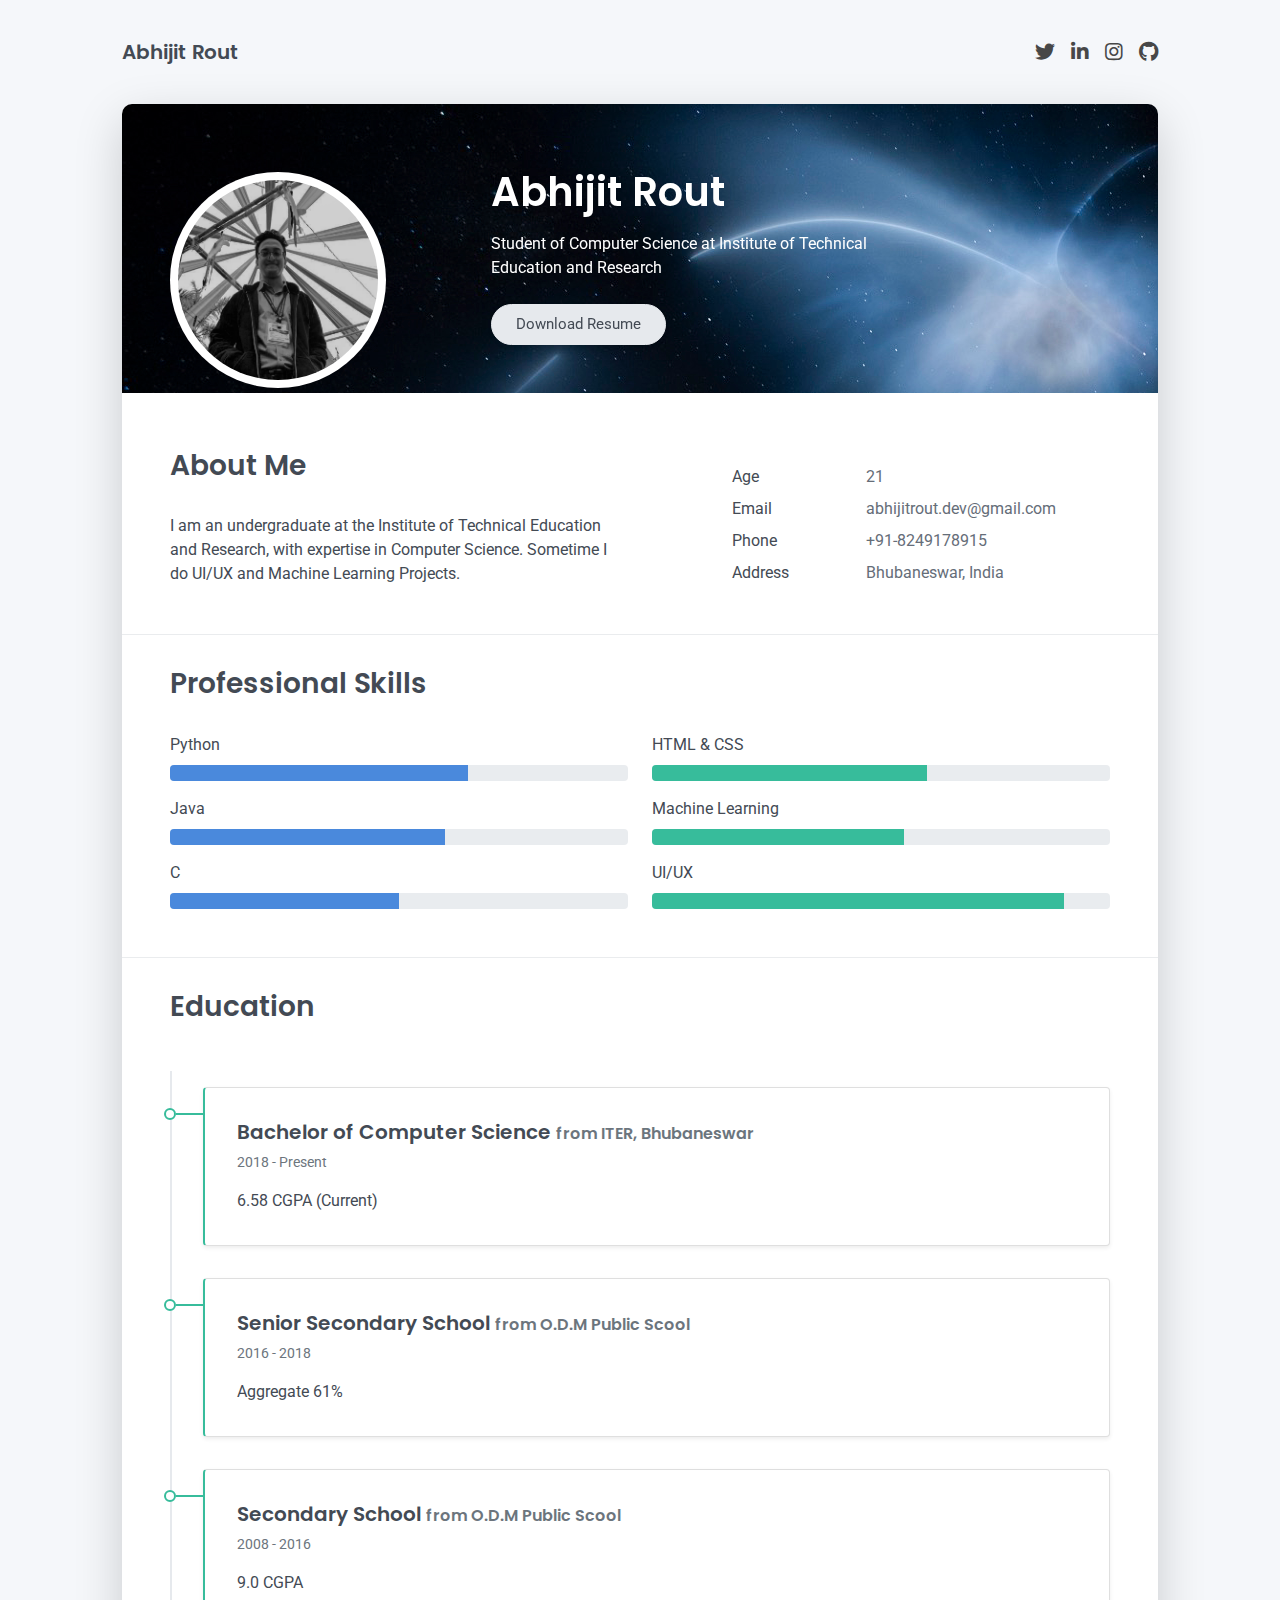
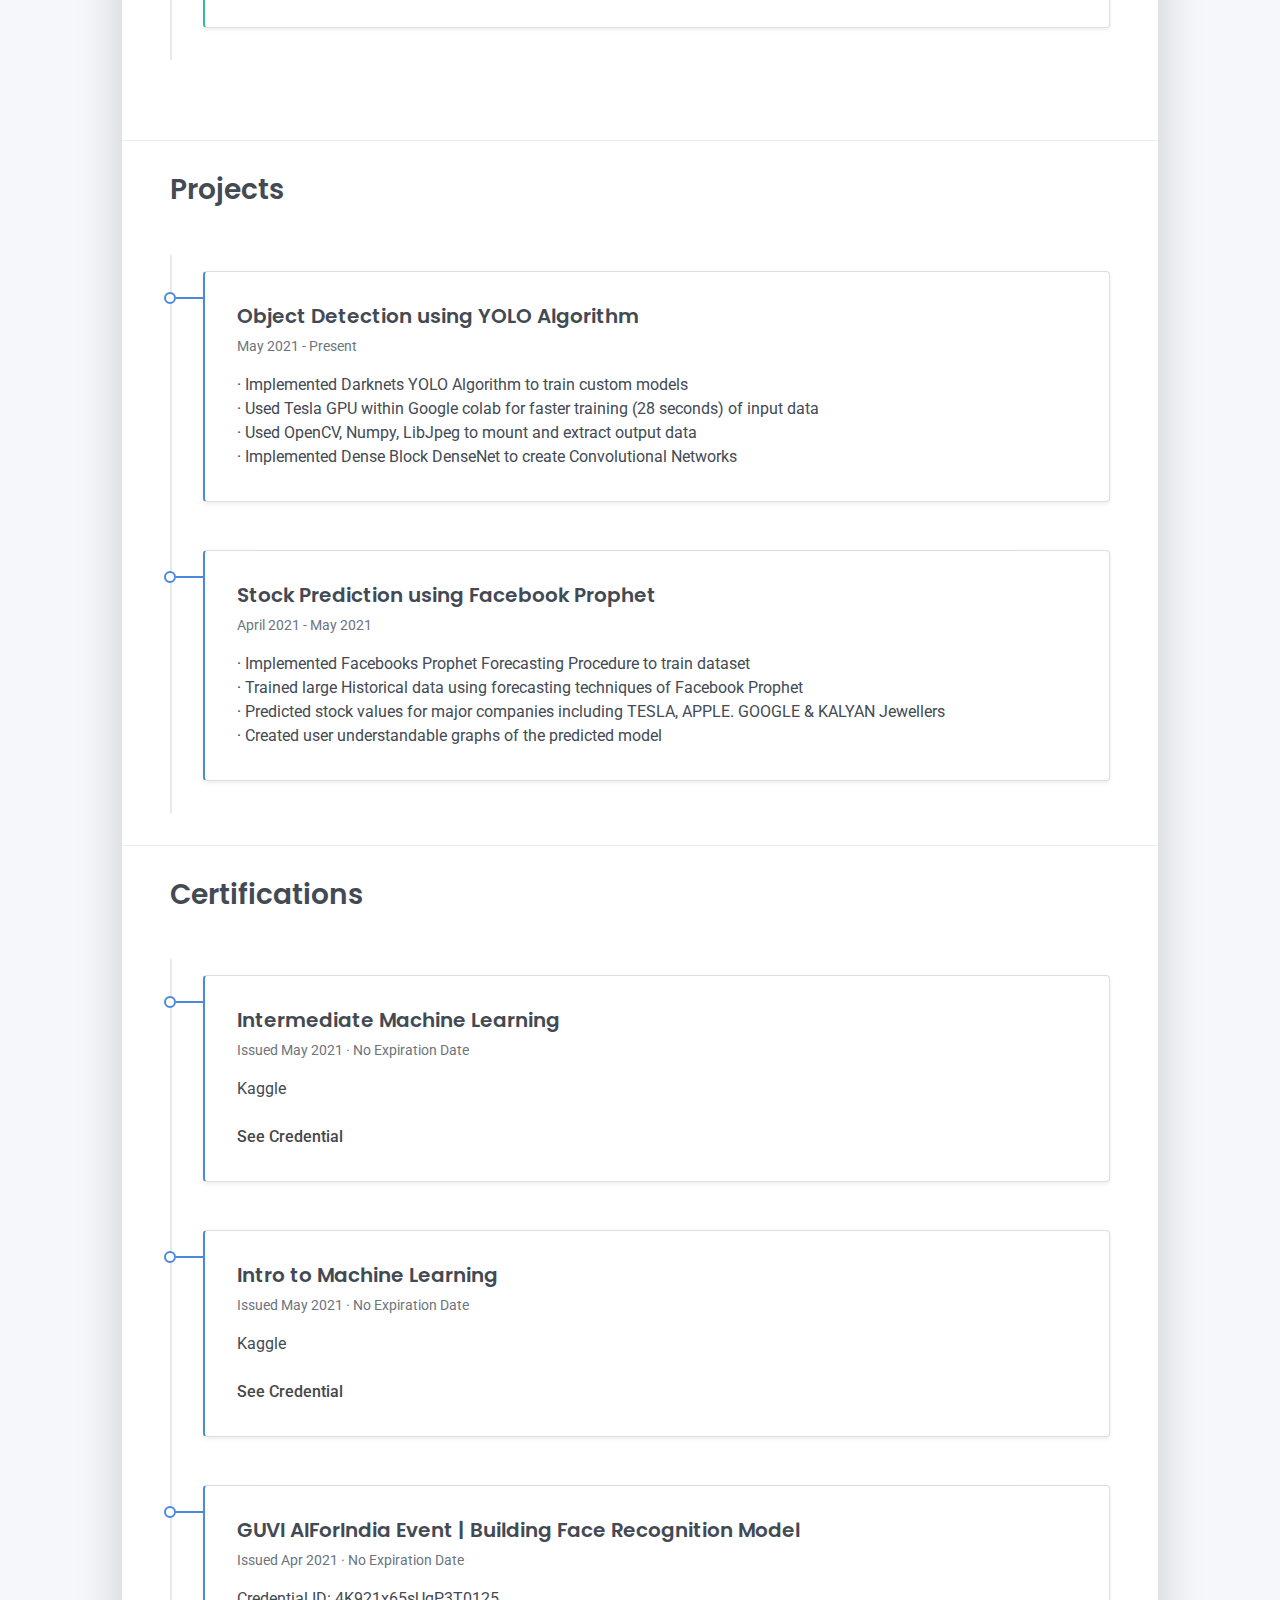
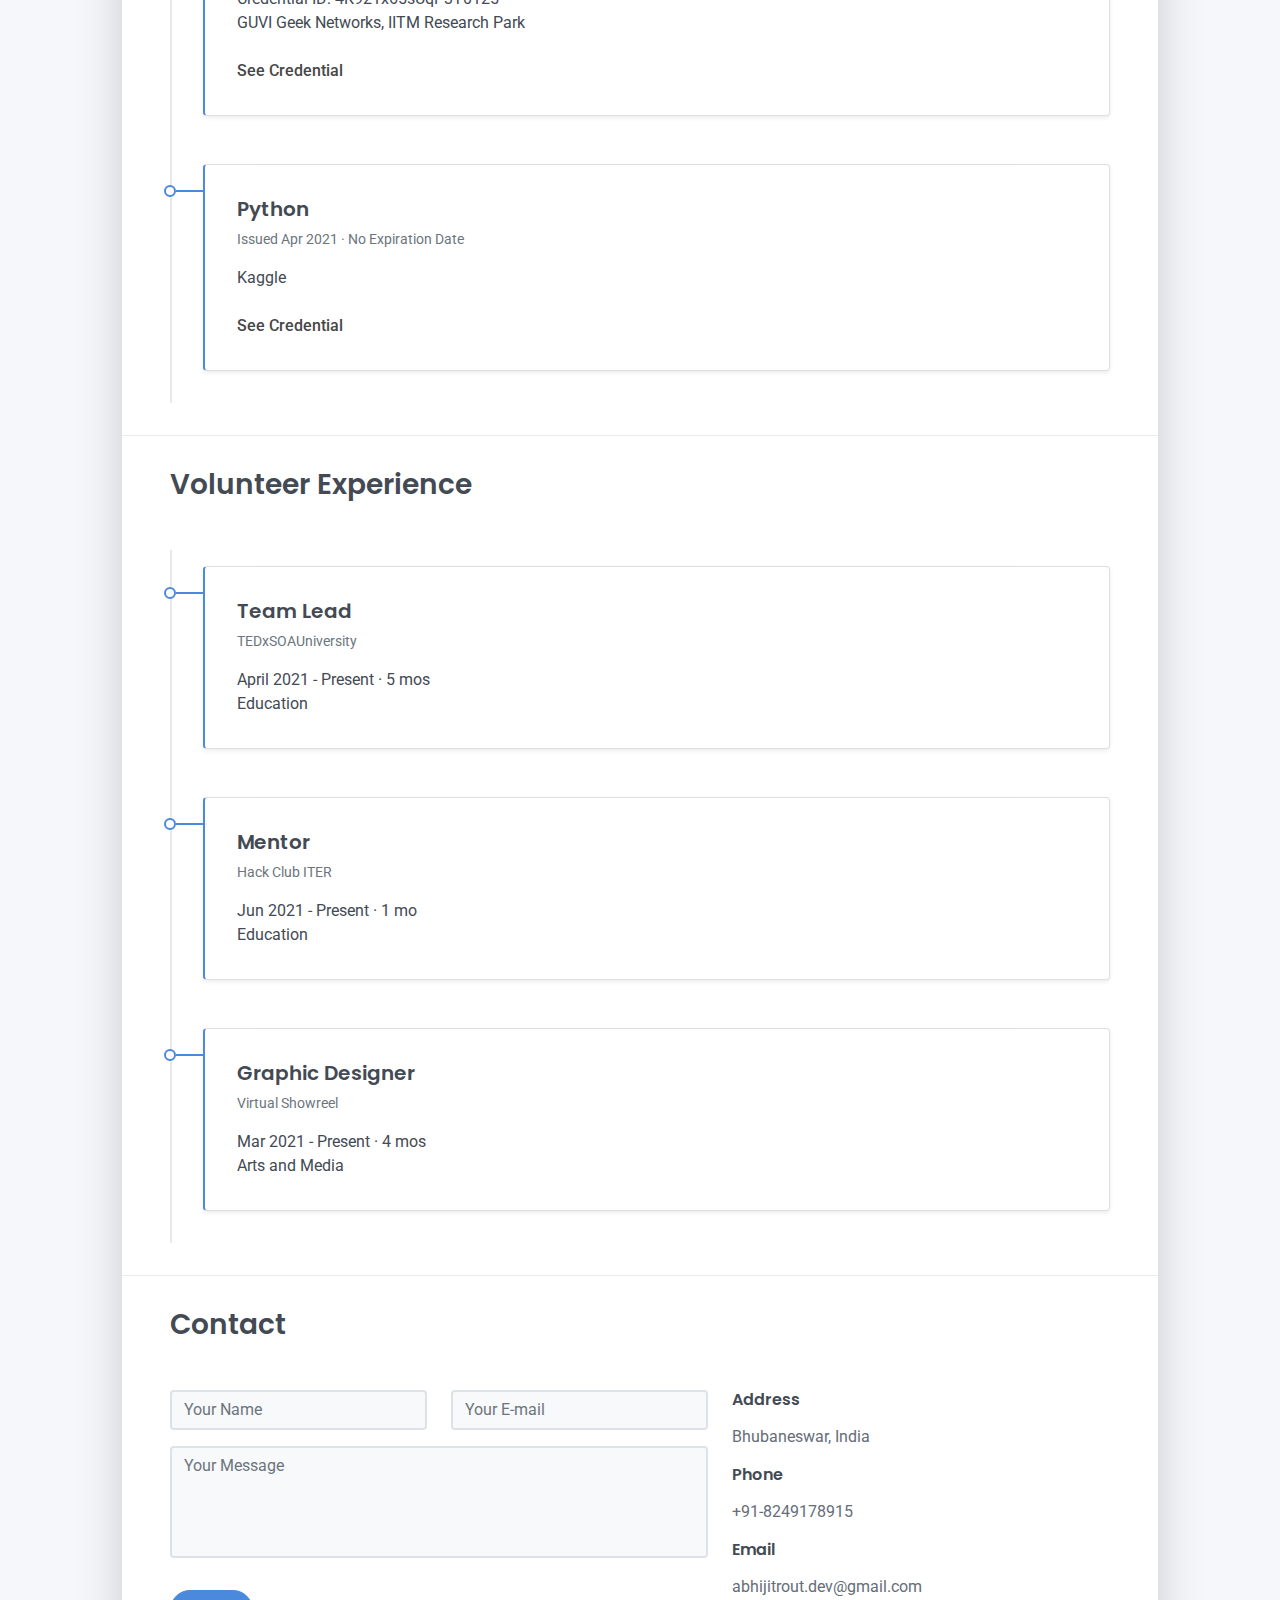
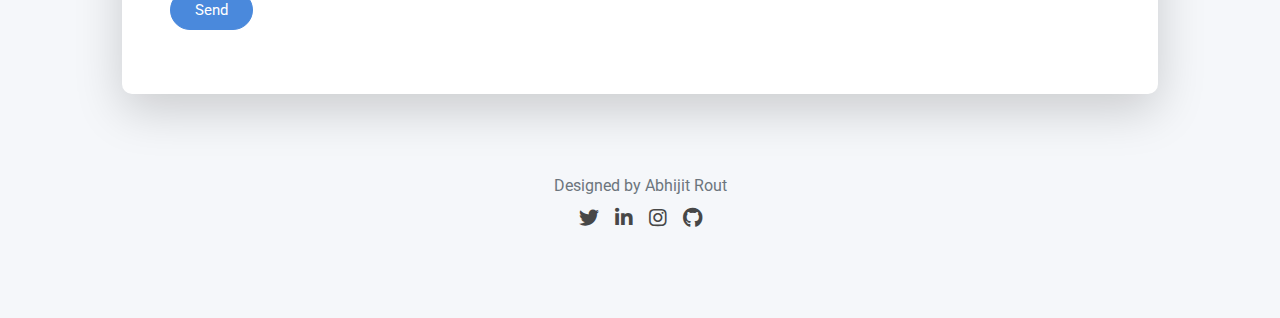
==== index.html @ 35df762b "Initial commit" ====
<!DOCTYPE html>
<html lang="en-US">
  <head>
    <meta charset="UTF-8">
    <meta http-equiv="X-UA-Compatible" content="IE=edge">
    <meta name="viewport" content="width=device-width, initial-scale=1">
    <title>Abhijit Rout</title>
    <link rel="preconnect" href="https://fonts.gstatic.com" crossorigin="crossorigin"/>
    <link rel="preload" as="style" href="https://fonts.googleapis.com/css2?family=Poppins:wght@600&amp;family=Roboto:wght@300;400;500;700&amp;display=swap"/>
    <link rel="stylesheet" href="https://fonts.googleapis.com/css2?family=Poppins:wght@600&amp;family=Roboto:wght@300;400;500;700&amp;display=swap" media="print" onload="this.media='all'"/>
    <noscript>
      <link rel="stylesheet" href="https://fonts.googleapis.com/css2?family=Poppins:wght@600&amp;family=Roboto:wght@300;400;500;700&amp;display=swap"/>
    </noscript>
    <link href="css/font-awesome/css/all.min.css?ver=1.2.0" rel="stylesheet">
    <link href="css/bootstrap.min.css?ver=1.2.0" rel="stylesheet">
    <link href="css/aos.css?ver=1.2.0" rel="stylesheet">
    <link href="css/main.css?ver=1.2.0" rel="stylesheet">
    <noscript>
      <style type="text/css">
        [data-aos] {
            opacity: 1 !important;
            transform: translate(0) scale(1) !important;
        }
      </style>
    </noscript>
  </head>
  <body id="top">
    <header class="d-print-none">
      <div class="container text-center text-lg-left">
        <div class="py-3 clearfix">
          <h1 class="site-title mb-0">Abhijit Rout</h1>
          <div class="site-nav">
            <nav role="navigation">
              <ul class="nav justify-content-center">
                <li class="nav-item"><a class="nav-link" href="https://twitter.com/oyeabhijit" title="Twitter" target="blank"><i class="fab fa-twitter"></i><span class="menu-title sr-only">Twitter</span></a>
                </li>
                <li class="nav-item"><a class="nav-link" href="https://www.linkedin.com/in/oyeabhijit" title="Facebook" target="blank"><i class="fab fa-linkedin-in"></i><span class="menu-title sr-only">Facebook</span></a>
                </li>
                <li class="nav-item"><a class="nav-link" href="https://www.instagram.com/abhijitrout.dev" title="Instagram" target="blank"><i class="fab fa-instagram"></i><span class="menu-title sr-only">Instagram</span></a>
                </li>
                <li class="nav-item"><a class="nav-link" href="https://github.com/oyeabhijit" title="Instagram" target="blank"><i class="fab fa-github"></i><span class="menu-title sr-only">GitHub</span></a>
                </li>
              </ul>
            </nav>
          </div>
        </div>
      </div>
    </header>
    <div class="page-content">
      <div class="container">
<div class="cover shadow-lg bg-white">
  <div class="cover-bg p-3 p-lg-4 text-white">
    <div class="row">
      <div class="col-lg-4 col-md-5">
        <div class="avatar bg-white p-1"><img src="images/avatar.png" width="200" height="200"/></div>
      </div>
      <div class="col-lg-5 col-md-7 text-center text-md-start">
        <h2 class="h1 mt-2" data-aos="fade-in" data-aos-delay="0.3s">Abhijit Rout</h2>
        <p data-aos="fade-in" data-aos-delay="100">Student of Computer Science at Institute of Technical Education and Research</p>
        <div class="d-print-none" data-aos="fade-in" data-aos-delay="0.3s"><a class="btn btn-light text-dark shadow-sm mt-1 me-1" href="resume.pdf" target="_blank">Download Resume</a></div>
      </div>
    </div>
  </div>
  <div class="about-section pt-4 px-3 px-lg-4 mt-1">
    <div class="row">
      <div class="col-md-6">
        <h2 class="h3 mb-3">About Me</h2>
        <p>I am an undergraduate at the Institute of Technical Education and Research, with expertise in Computer Science. Sometime I do UI/UX and Machine Learning Projects.</p>
      </div>
      <div class="col-md-5 offset-md-1">
        <div class="row mt-2">
          <div class="col-sm-4">
            <div class="pb-1">Age</div>
          </div>
          <div class="col-sm-8">
            <div class="pb-1 text-secondary">21</div>
          </div>
          <div class="col-sm-4">
            <div class="pb-1">Email</div>
          </div>
          <div class="col-sm-8">
            <div class="pb-1 text-secondary">abhijitrout.dev@gmail.com</div>
          </div>
          <div class="col-sm-4">
            <div class="pb-1">Phone</div>
          </div>
          <div class="col-sm-8">
            <div class="pb-1 text-secondary">+91-8249178915</div>
          </div>
          <div class="col-sm-4">
            <div class="pb-1">Address</div>
          </div>
          <div class="col-sm-8">
            <div class="pb-1 text-secondary">Bhubaneswar, India</div>
          </div>
        </div>
      </div>
    </div>
  </div>
  <hr class="d-print-none"/>
  <div class="skills-section px-3 px-lg-4">
    <h2 class="h3 mb-3">Professional Skills</h2>
    <div class="row">
      <div class="col-md-6">
        <div class="mb-2"><span>Python</span>
          <div class="progress my-1">
            <div class="progress-bar bg-primary" role="progressbar" data-aos="zoom-in-right" data-aos-delay="100" data-aos-anchor=".skills-section" style="width: 65%" aria-valuenow="65" aria-valuemin="0" aria-valuemax="100"></div>
          </div>
        </div>
        <div class="mb-2"><span>Java</span>
          <div class="progress my-1">
            <div class="progress-bar bg-primary" role="progressbar" data-aos="zoom-in-right" data-aos-delay="200" data-aos-anchor=".skills-section" style="width: 60%" aria-valuenow="60" aria-valuemin="0" aria-valuemax="100"></div>
          </div>
        </div>
        <div class="mb-2"><span>C</span>
          <div class="progress my-1">
            <div class="progress-bar bg-primary" role="progressbar" data-aos="zoom-in-right" data-aos-delay="300" data-aos-anchor=".skills-section" style="width: 50%" aria-valuenow="50" aria-valuemin="0" aria-valuemax="100"></div>
          </div>
        </div>
      </div>
      <div class="col-md-6">
        <div class="mb-2"><span>HTML &amp; CSS</span>
          <div class="progress my-1">
            <div class="progress-bar bg-success" role="progressbar" data-aos="zoom-in-right" data-aos-delay="400" data-aos-anchor=".skills-section" style="width: 60%" aria-valuenow="60" aria-valuemin="0" aria-valuemax="100"></div>
          </div>
        </div>
        <div class="mb-2"><span>Machine Learning</span>
          <div class="progress my-1">
            <div class="progress-bar bg-success" role="progressbar" data-aos="zoom-in-right" data-aos-delay="500" data-aos-anchor=".skills-section" style="width: 55%" aria-valuenow="55" aria-valuemin="0" aria-valuemax="100"></div>
          </div>
        </div>
        <div class="mb-2"><span>UI/UX</span>
          <div class="progress my-1">
            <div class="progress-bar bg-success" role="progressbar" data-aos="zoom-in-right" data-aos-delay="600" data-aos-anchor=".skills-section" style="width: 90%" aria-valuenow="90" aria-valuemin="0" aria-valuemax="100"></div>
          </div>
        </div>
      </div>
    </div>
  </div>
  <hr class="d-print-none"/>
  <div class="page-break"></div>
  <div class="education-section px-3 px-lg-4 pb-4">
    <h2 class="h3 mb-4">Education</h2>
    <div class="timeline">
      <div class="timeline-card timeline-card-success card shadow-sm">
        <div class="card-body">
          <div class="h5 mb-1">Bachelor of Computer Science <span class="text-muted h6">from ITER, Bhubaneswar</span></div>
          <div class="text-muted text-small mb-2">2018 - Present</div>
          <div>6.58 CGPA (Current)</div>
        </div>
      </div>
      <div class="timeline-card timeline-card-success card shadow-sm">
        <div class="card-body">
          <div class="h5 mb-1">Senior Secondary School <span class="text-muted h6">from O.D.M Public Scool</span></div>
          <div class="text-muted text-small mb-2">2016 - 2018</div>
          <div>Aggregate 61%</div>
        </div>
      </div>
      <div class="timeline-card timeline-card-success card shadow-sm">
        <div class="card-body">
          <div class="h5 mb-1">Secondary School <span class="text-muted h6">from O.D.M Public Scool</span></div>
          <div class="text-muted text-small mb-2">2008 - 2016</div>
          <div>9.0 CGPA</div>
        </div>
      </div>
    </div>
  </div>




  <hr class="d-print-none"/>
  <div class="work-experience-section px-3 px-lg-4">
    <h2 class="h3 mb-4">Projects</h2>
    <div class="timeline">
      <div class="timeline-card timeline-card-primary card shadow-sm">
        <div class="card-body">
          <div class="h5 mb-1">Object Detection using YOLO Algorithm<span class="text-muted h6"></span></div>
          <div class="text-muted text-small mb-2">May 2021 - Present</div>
          <div>
            · Implemented Darknets YOLO Algorithm to train custom models<br>
            · Used Tesla GPU within Google colab for faster training (28 seconds) of input data<br>
            · Used OpenCV, Numpy, LibJpeg to mount and extract output data<br>
            · Implemented Dense Block DenseNet to create Convolutional Networks
          </div>
        </div>
      </div>
    </div>
    <div class="timeline">
      <div class="timeline-card timeline-card-primary card shadow-sm">
        <div class="card-body">
          <div class="h5 mb-1">Stock Prediction using Facebook Prophet<span class="text-muted h6"></span></div>
          <div class="text-muted text-small mb-2">April 2021 - May 2021</div>
          <div>
            · Implemented Facebooks Prophet Forecasting Procedure to train dataset<br>
            · Trained large Historical data using forecasting techniques of Facebook Prophet<br>
            · Predicted stock values for major companies including TESLA, APPLE. GOOGLE & KALYAN Jewellers<br>
            · Created user understandable graphs of the predicted model
          </div>
        </div>
      </div>
    </div>
  </div>

  <hr class="d-print-none"/>
  <div class="work-experience-section px-3 px-lg-4">
    <h2 class="h3 mb-4">Certifications</h2>

    <div class="timeline">
      <div class="timeline-card timeline-card-primary card shadow-sm">
        <div class="card-body">
          <div class="h5 mb-1">Intermediate Machine Learning<span class="text-muted h6"></span></div>
          <div class="text-muted text-small mb-2">Issued May 2021 &middot; No Expiration Date</div>
          <div>
            Kaggle<br><br>
            <a href="https://www.kaggle.com/learn/certification/abhijitroutdev/intro-to-machine-learning" target="_blank" class="see__cred">See Credential</a>
          </div>
        </div>
      </div>
    </div>

    <div class="timeline">
      <div class="timeline-card timeline-card-primary card shadow-sm">
        <div class="card-body">
          <div class="h5 mb-1">Intro to Machine Learning<span class="text-muted h6"></span></div>
          <div class="text-muted text-small mb-2">Issued May 2021 &middot; No Expiration Date</div>
          <div>
            Kaggle<br><br>
            <a href="https://www.kaggle.com/learn/certification/abhijitroutdev/intro-to-machine-learning" target="_blank" class="see__cred">See Credential</a>
        </div>
      </div>
    </div>
  </div>
  
    <div class="timeline">
      <div class="timeline-card timeline-card-primary card shadow-sm">
        <div class="card-body">
          <div class="h5 mb-1">GUVI AIForIndia Event | Building Face Recognition Model<span class="text-muted h6"></span></div>
          <div class="text-muted text-small mb-2">Issued Apr 2021 &middot; No Expiration Date</div>
          <div>
            Credential ID: 4K921x65sUqP3T0125<br>
            GUVI Geek Networks, IITM Research Park<br><br>
            <a href="https://www.guvi.in/certificate?id=4K921x65sUqP3T0125&getUri=true" target="_blank" class="see__cred">See Credential</a>
        </div>
      </div>
    </div>
  </div>
  
    <div class="timeline">
      <div class="timeline-card timeline-card-primary card shadow-sm">
        <div class="card-body">
          <div class="h5 mb-1">Python<span class="text-muted h6"></span></div>
          <div class="text-muted text-small mb-2">Issued Apr 2021 &middot; No Expiration Date</div>
          <div>
            Kaggle<br><br>
            <a href="https://www.kaggle.com/learn/certification/abhijitroutdev/python" target="_blank" class="see__cred">See Credential</a>
        </div>
      </div>
    </div>
  </div>
</div>



<hr class="d-print-none"/>
  <div class="work-experience-section px-3 px-lg-4">
    <h2 class="h3 mb-4">Volunteer Experience</h2>

    <div class="timeline">
      <div class="timeline-card timeline-card-primary card shadow-sm">
        <div class="card-body">
          <div class="h5 mb-1">Team Lead<span class="text-muted h6"></span></div>
          <div class="text-muted text-small mb-2">TEDxSOAUniversity</div>
          <div>
            April 2021 - Present &middot; 5 mos<br>
            Education
          </div>
        </div>
      </div>
    </div>

    <div class="timeline">
      <div class="timeline-card timeline-card-primary card shadow-sm">
        <div class="card-body">
          <div class="h5 mb-1">Mentor<span class="text-muted h6"></span></div>
          <div class="text-muted text-small mb-2">Hack Club ITER</div>
          <div>
            Jun 2021 - Present &middot; 1 mo<br>
            Education
          </div>
        </div>
      </div>
    </div>

    <div class="timeline">
      <div class="timeline-card timeline-card-primary card shadow-sm">
        <div class="card-body">
          <div class="h5 mb-1">Graphic Designer<span class="text-muted h6"></span></div>
          <div class="text-muted text-small mb-2">Virtual Showreel</div>
          <div>
            Mar 2021 - Present &middot; 4 mos<br>
            Arts and Media
          </div>
        </div>
      </div>
    </div>



  </div>



  <hr class="d-print-none"/>
  <div class="contant-section px-3 px-lg-4 pb-4" id="contact">
    <h2 class="h3 text mb-3">Contact</h2>
    <div class="row">
      <div class="col-md-7 d-print-none">
        <div class="my-2"><form name="contact" method="POST" data-netlify="true">
  <div class="row">
    <div class="col-6">
      <input class="form-control" type="text" id="name" name="name" placeholder="Your Name" required>
    </div>
    <div class="col-6">
      <input class="form-control" type="email" id="email" name="_replyto" placeholder="Your E-mail" required>
    </div>
  </div>
  <div class="form-group my-2">
    <textarea class="form-control" style="resize: none;" id="message" name="message" rows="4"  placeholder="Your Message" required></textarea>
  </div>
  <button class="btn btn-primary mt-2" type="submit">Send</button>
</form>
        </div>
      </div>
      <div class="col">
        <div class="mt-2">
          <h3 class="h6">Address</h3>
          <div class="pb-2 text-secondary">Bhubaneswar, India</div>
          <h3 class="h6">Phone</h3>
          <div class="pb-2 text-secondary">+91-8249178915</div>
          <h3 class="h6">Email</h3>
          <div class="pb-2 text-secondary">abhijitrout.dev@gmail.com</div>
        </div>
      </div>
      <div class="col d-none d-print-block">
        <div class="mt-2">
          <div>
            <div class="mb-2">
              <div class="text-dark"><i class="fab fa-twitter mr-1"></i><span>https://twitter.com/templateflip</span>
              </div>
            </div>
            <div class="mb-2">
              <div class="text-dark"><i class="fab fa-facebook mr-1"></i><span>https://www.facebook.com/templateflip</span>
              </div>
            </div>
            <div class="mb-2">
              <div class="text-dark"><i class="fab fa-instagram mr-1"></i><span>https://www.instagram.com/templateflip</span>
              </div>
            </div>
            <div class="mb-2">
              <div class="text-dark"><i class="fab fa-github mr-1"></i><span>https://github.com/templateflip</span>
              </div>
            </div>
          </div>
        </div>
      </div>
    </div>
  </div>
</div></div>
    </div>
    <footer class="pt-4 pb-4 text-muted text-center d-print-none">
      <div class="container">
        <div class="my-3">
          <div class="h7">Designed by Abhijit Rout</div>
          <div class="footer-nav">
            <nav role="navigation">
              <ul class="nav justify-content-center">
                <li class="nav-item"><a class="nav-link" href="https://twitter.com/oyeabhijit" title="Twitter" target="blank"><i class="fab fa-twitter"></i><span class="menu-title sr-only">Twitter</span></a>
                </li>
                <li class="nav-item"><a class="nav-link" href="https://www.linkedin.com/in/oyeabhijit" title="Facebook" target="blank"><i class="fab fa-linkedin-in"></i><span class="menu-title sr-only">Facebook</span></a>
                </li>
                <li class="nav-item"><a class="nav-link" href="https://www.instagram.com/abhijitrout.dev" title="Instagram" target="blank"><i class="fab fa-instagram"></i><span class="menu-title sr-only">Instagram</span></a>
                </li>
                <li class="nav-item"><a class="nav-link" href="https://github.com/oyeabhijit" title="Instagram" target="blank"><i class="fab fa-github"></i><span class="menu-title sr-only">GitHub</span></a>
                </li>
              </ul>
            </nav>
          </div>
        </div>
      </div>
    </footer>
    <script src="scripts/bootstrap.bundle.min.js?ver=1.2.0"></script>
    <script src="scripts/aos.js?ver=1.2.0"></script>
    <script src="scripts/main.js?ver=1.2.0"></script>
  </body>
</html>
---- css/main.css ----
/* Buttons */
/* Inputs */
/* Timeline custom component */
.timeline {
  border-left: 2px solid #E6E9ED;
  padding: 1rem 0; }

.timeline-card {
  position: relative;
  margin-left: 31px;
  border-left: 2px solid;
  margin-bottom: 2rem; }

.timeline-card:last-child {
  margin-bottom: 1rem; }

.timeline-card:before {
  content: '';
  display: inline-block;
  position: absolute;
  background-color: #fff;
  border-radius: 10px;
  width: 12px;
  height: 12px;
  top: 20px;
  left: -41px;
  border: 2px solid;
  z-index: 2; }

.timeline-card:after {
  content: '';
  display: inline-block;
  position: absolute;
  background-color: currentColor;
  width: 29px;
  height: 2px;
  top: 25px;
  left: -29px;
  z-index: 1; }

.timeline-card-primary {
  border-left-color: #4A89DC; }

.timeline-card-primary:before {
  border-color: #4A89DC; }

.timeline-card-primary:after {
  background-color: #4A89DC; }

.timeline-card-success {
  border-left-color: #37BC9B; }

.timeline-card-success:before {
  border-color: #37BC9B; }

.timeline-card-success:after {
  background-color: #37BC9B; }

html {
  scroll-behavior: smooth; }

.see__cred{
  font-weight: 500;
}
  a:link {
    color: #474747;
    text-decoration: none;
  }
  
  /* visited link */
  a:visited {
    color: #474747;
  }
  
  /* mouse over link */
  a:hover {
    color: #474747;
  }
  
  /* selected link */
  a:active {
    color: #474747;
  }

.site-title {
  font-size: 1.25rem;
  line-height: 2.5rem; }

.nav-link {
  padding: 0;
  font-size: 1.25rem;
  line-height: 2.5rem;
  color: rgba(0, 0, 0, 0.5); }

.nav-link:hover,
.nav-link:focus,
.active .nav-link {
  color: rgba(0, 0, 0, 0.8); }

.nav-item + .nav-item {
  margin-left: 1rem; }

.cover {
  border-radius: 10px; }

.cover-bg {
  background-color: #4A89DC;
  background-image: url("/images/profile.jpg");
  border-radius: 10px 10px 0 0; }

.avatar {
  max-width: 216px;
  max-height: 216px;
  margin-top: 20px;
  text-align: center;
  margin-left: auto;
  margin-right: auto;
  border-radius: 50%;
}

.avatar img {
  /* Safari 6.0 - 9.0 */
  filter: grayscale(100%);
  border-radius: 50%;
}

footer a:not(.nav-link) {
  color: inherit;
  border-bottom: 1px dashed;
  text-decoration: none;
  cursor: pointer; }

@media (min-width: 48em) {
  .site-title {
    float: left; }
  .site-nav {
    float: right; }
  .avatar {
    margin-bottom: -80px;
    margin-left: 0; } }

@media print {
  body {
    background-color: #fff; }
  .container {
    width: auto;
    max-width: 100%;
    padding: 0; }
  .cover, .cover-bg {
    border-radius: 0; }
  .cover.shadow-lg {
    box-shadow: none !important; }
  .cover-bg {
    padding: 5rem !important;
    padding-bottom: 10px !important; }
  .avatar {
    margin-top: -10px; }
  .about-section {
    padding: 6.5rem 5rem 2rem !important; }
  .skills-section,
  .work-experience-section,
  .education-section,
  .contant-section {
    padding: 1.5rem 5rem 2rem !important; }
  .page-break {
    padding-top: 5rem;
    page-break-before: always; } }
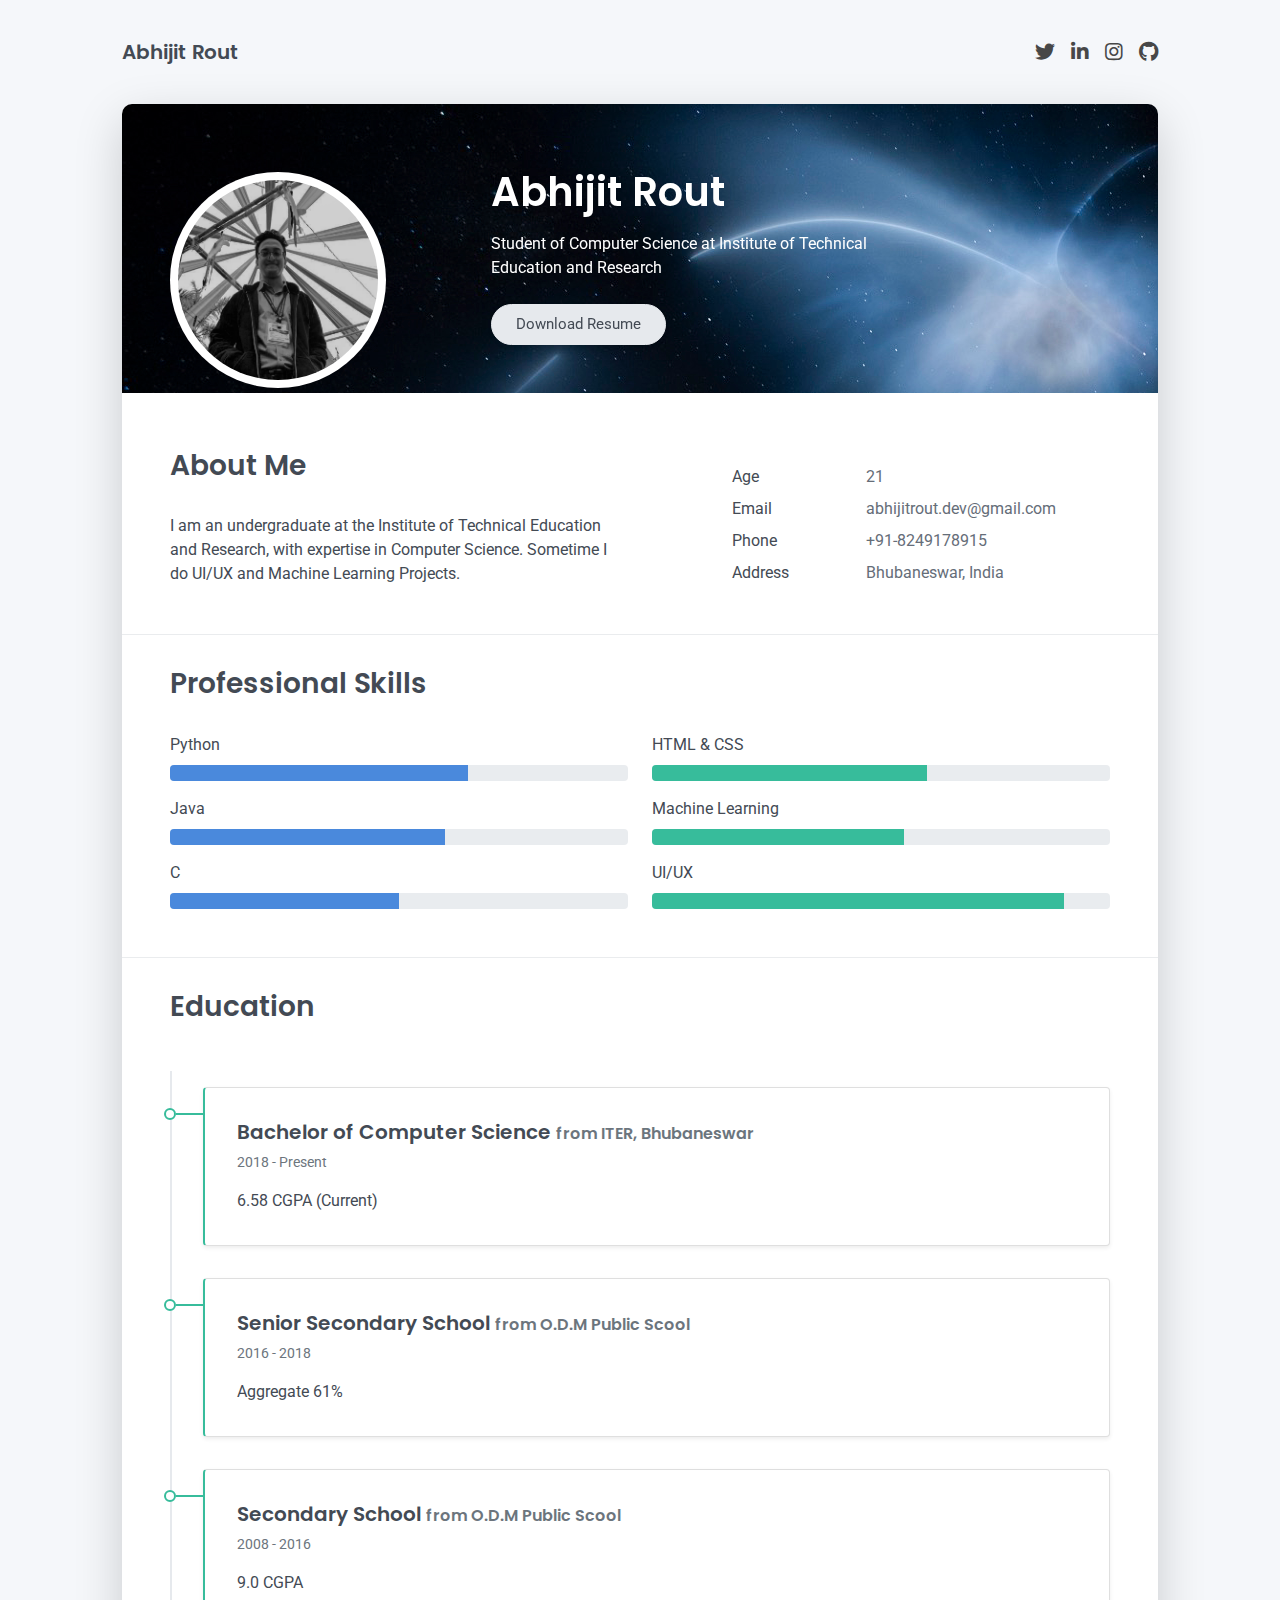
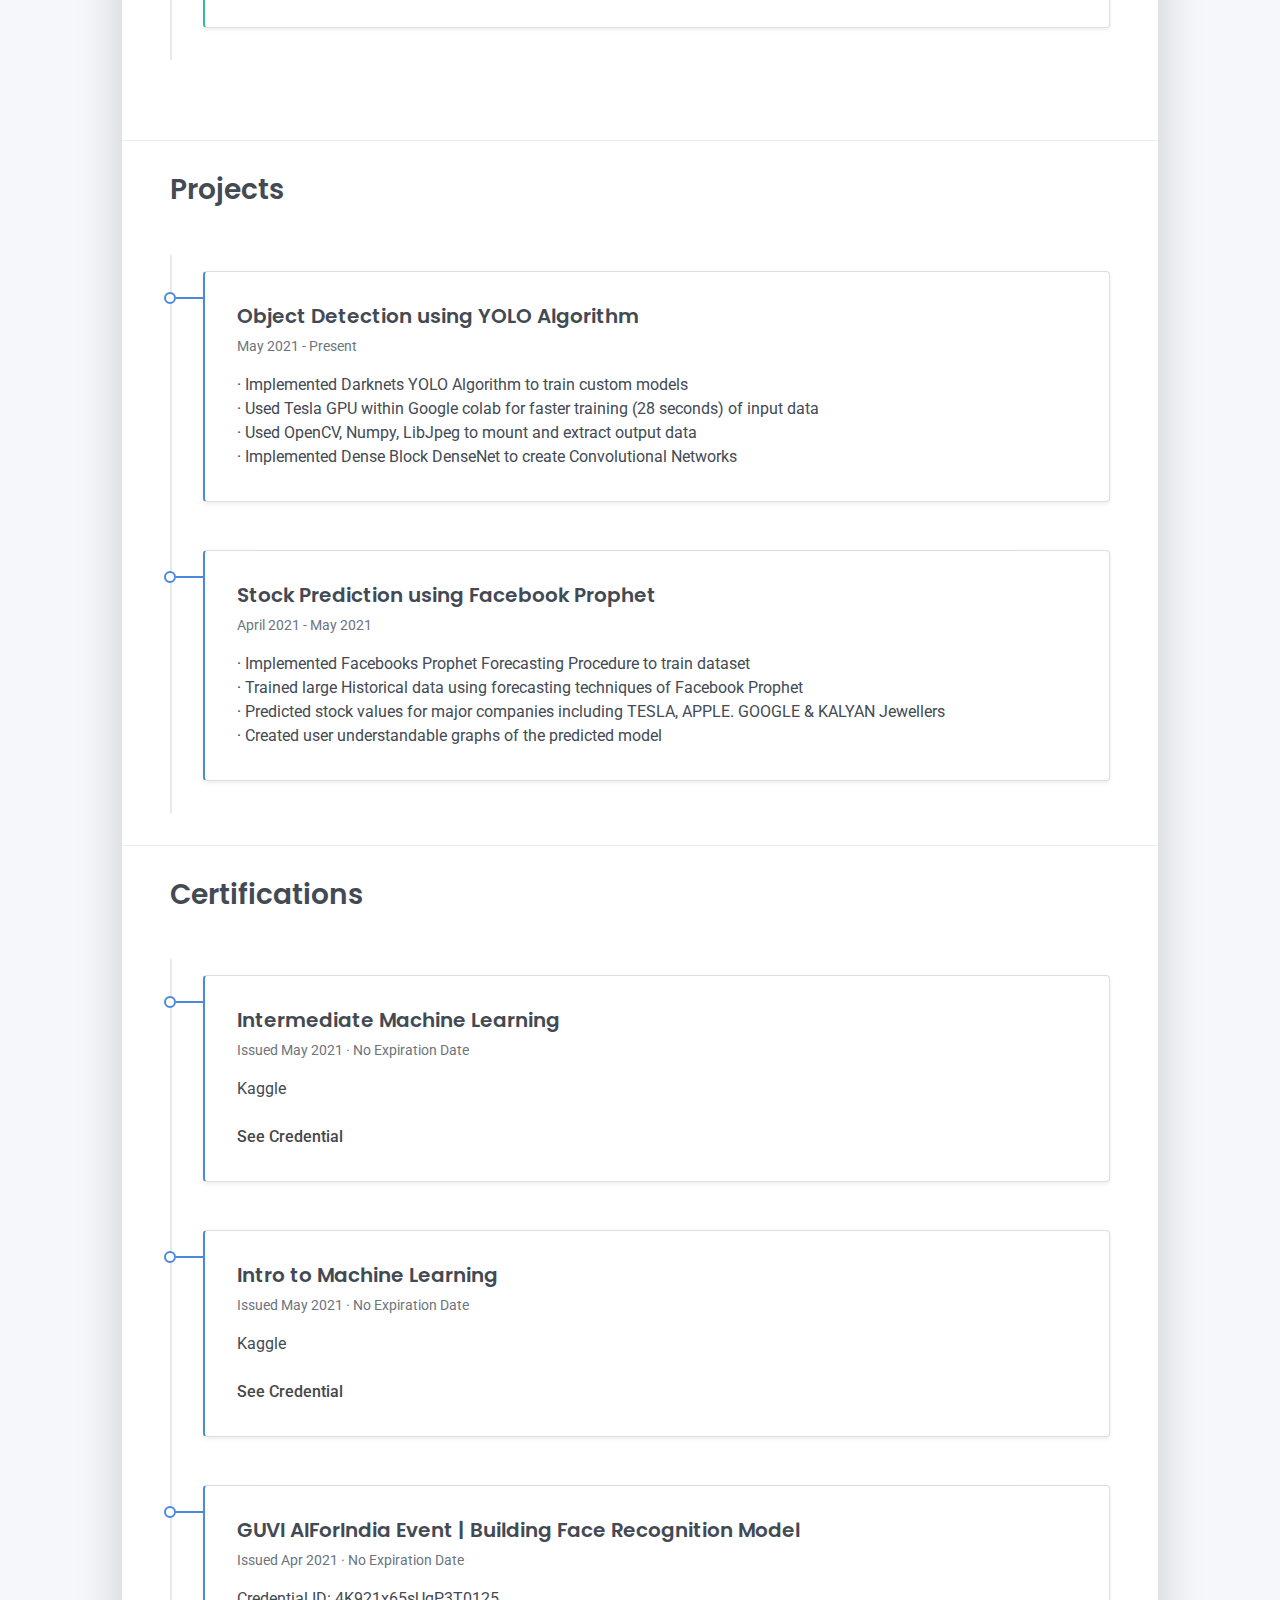
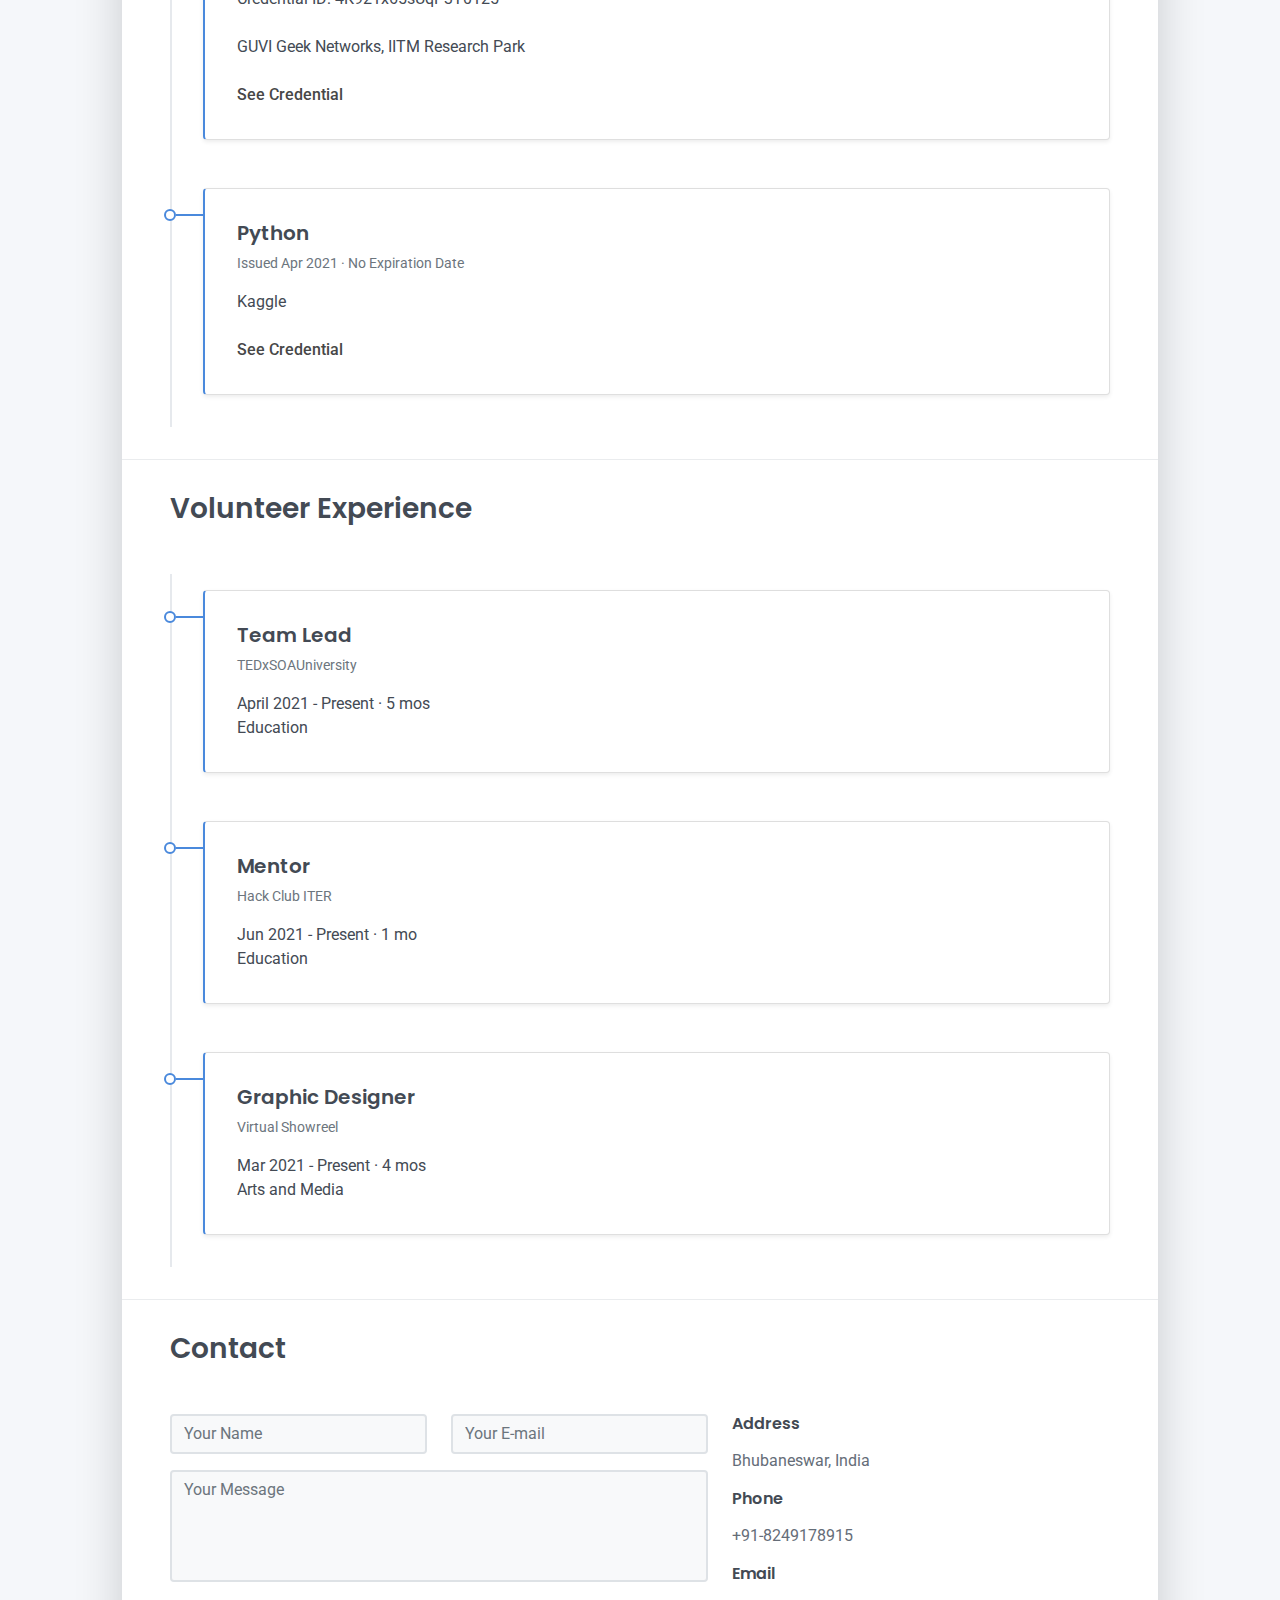
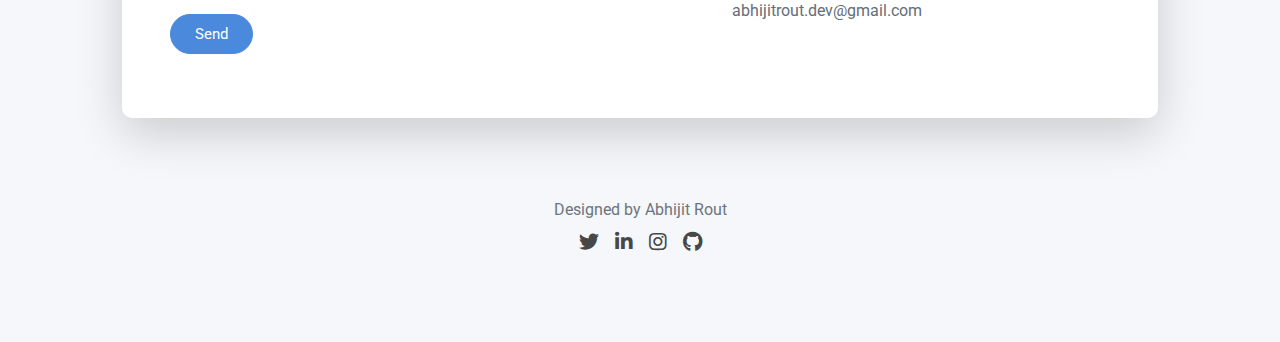
==== commit 6c7286f3: "credential update" ====
--- a/index.html
+++ b/index.html
@@ -238,7 +238,7 @@
           <div class="h5 mb-1">GUVI AIForIndia Event | Building Face Recognition Model<span class="text-muted h6"></span></div>
           <div class="text-muted text-small mb-2">Issued Apr 2021 &middot; No Expiration Date</div>
           <div>
-            Credential ID: 4K921x65sUqP3T0125<br>
+            Credential ID: 4K921x65sUqP3T0125<br><br>
             GUVI Geek Networks, IITM Research Park<br><br>
             <a href="https://www.guvi.in/certificate?id=4K921x65sUqP3T0125&getUri=true" target="_blank" class="see__cred">See Credential</a>
         </div>
@@ -393,4 +393,4 @@
     <script src="scripts/aos.js?ver=1.2.0"></script>
     <script src="scripts/main.js?ver=1.2.0"></script>
   </body>
-</html>+</html>
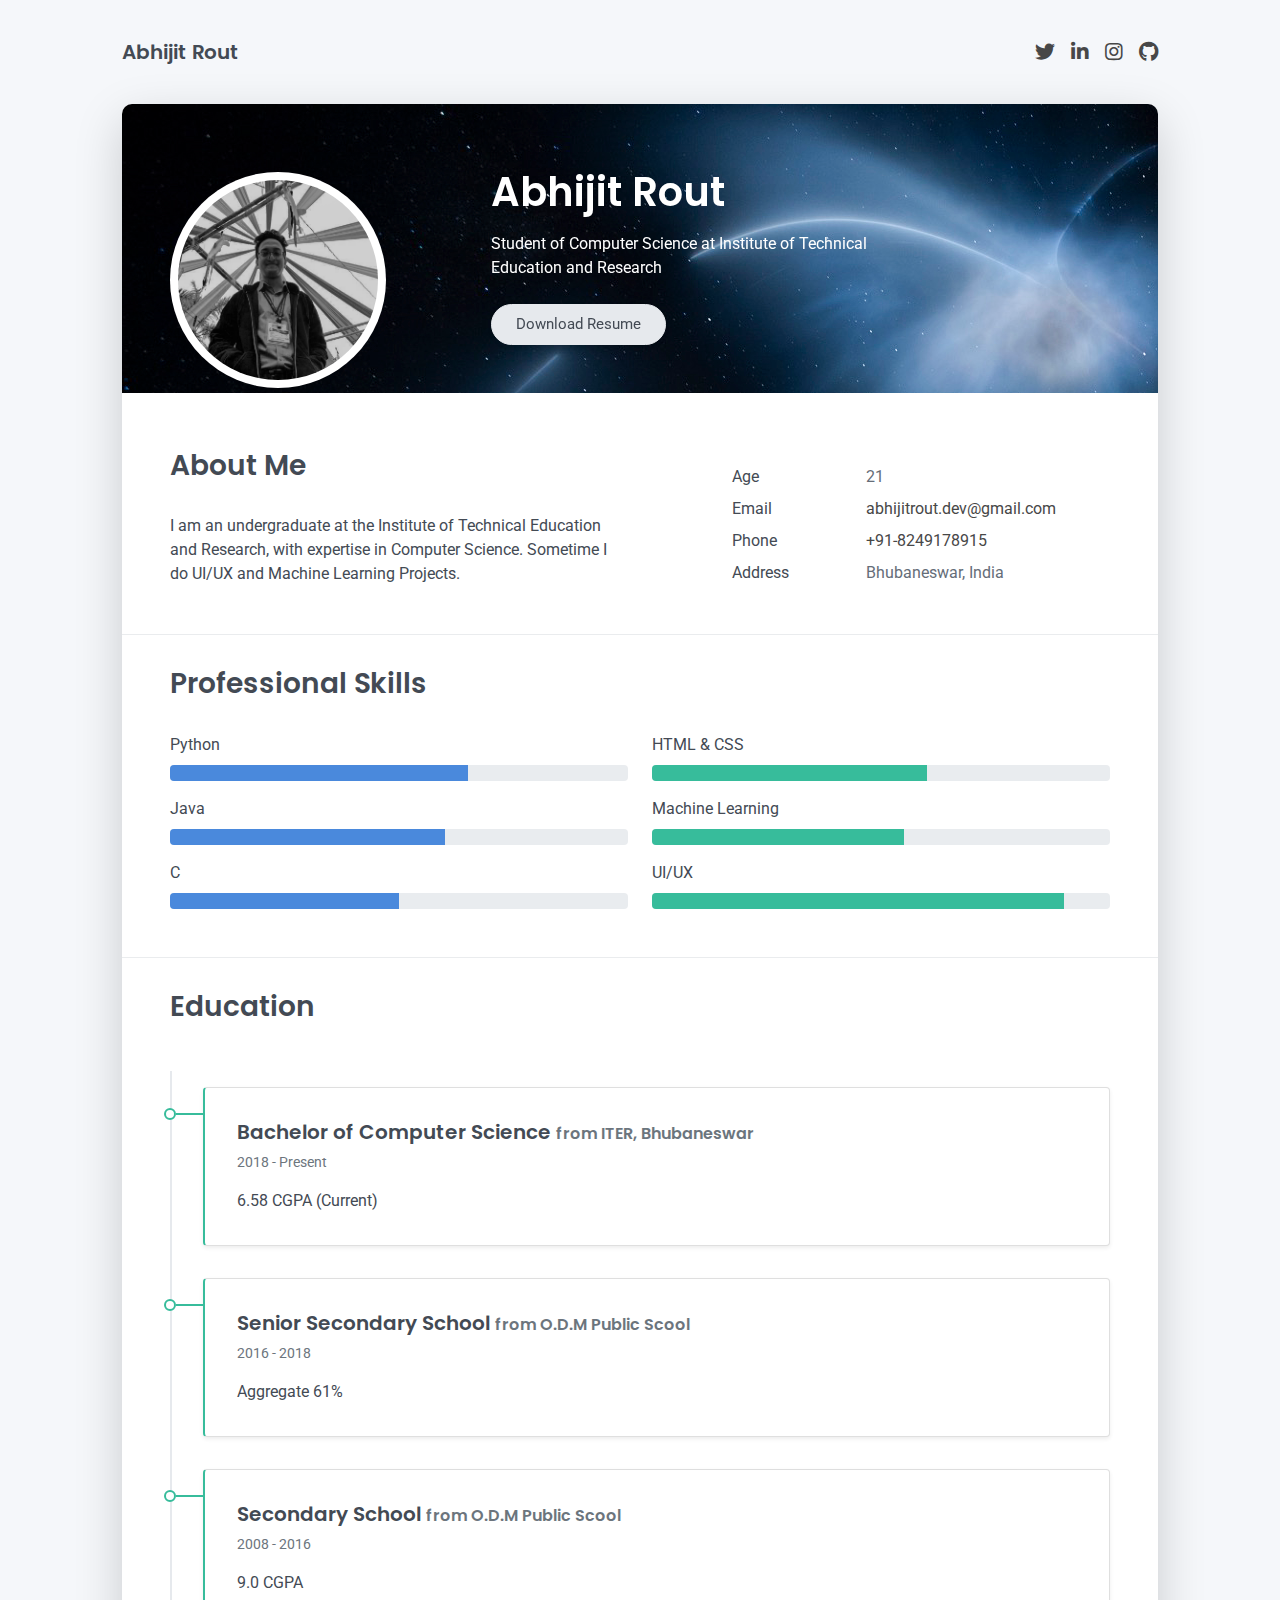
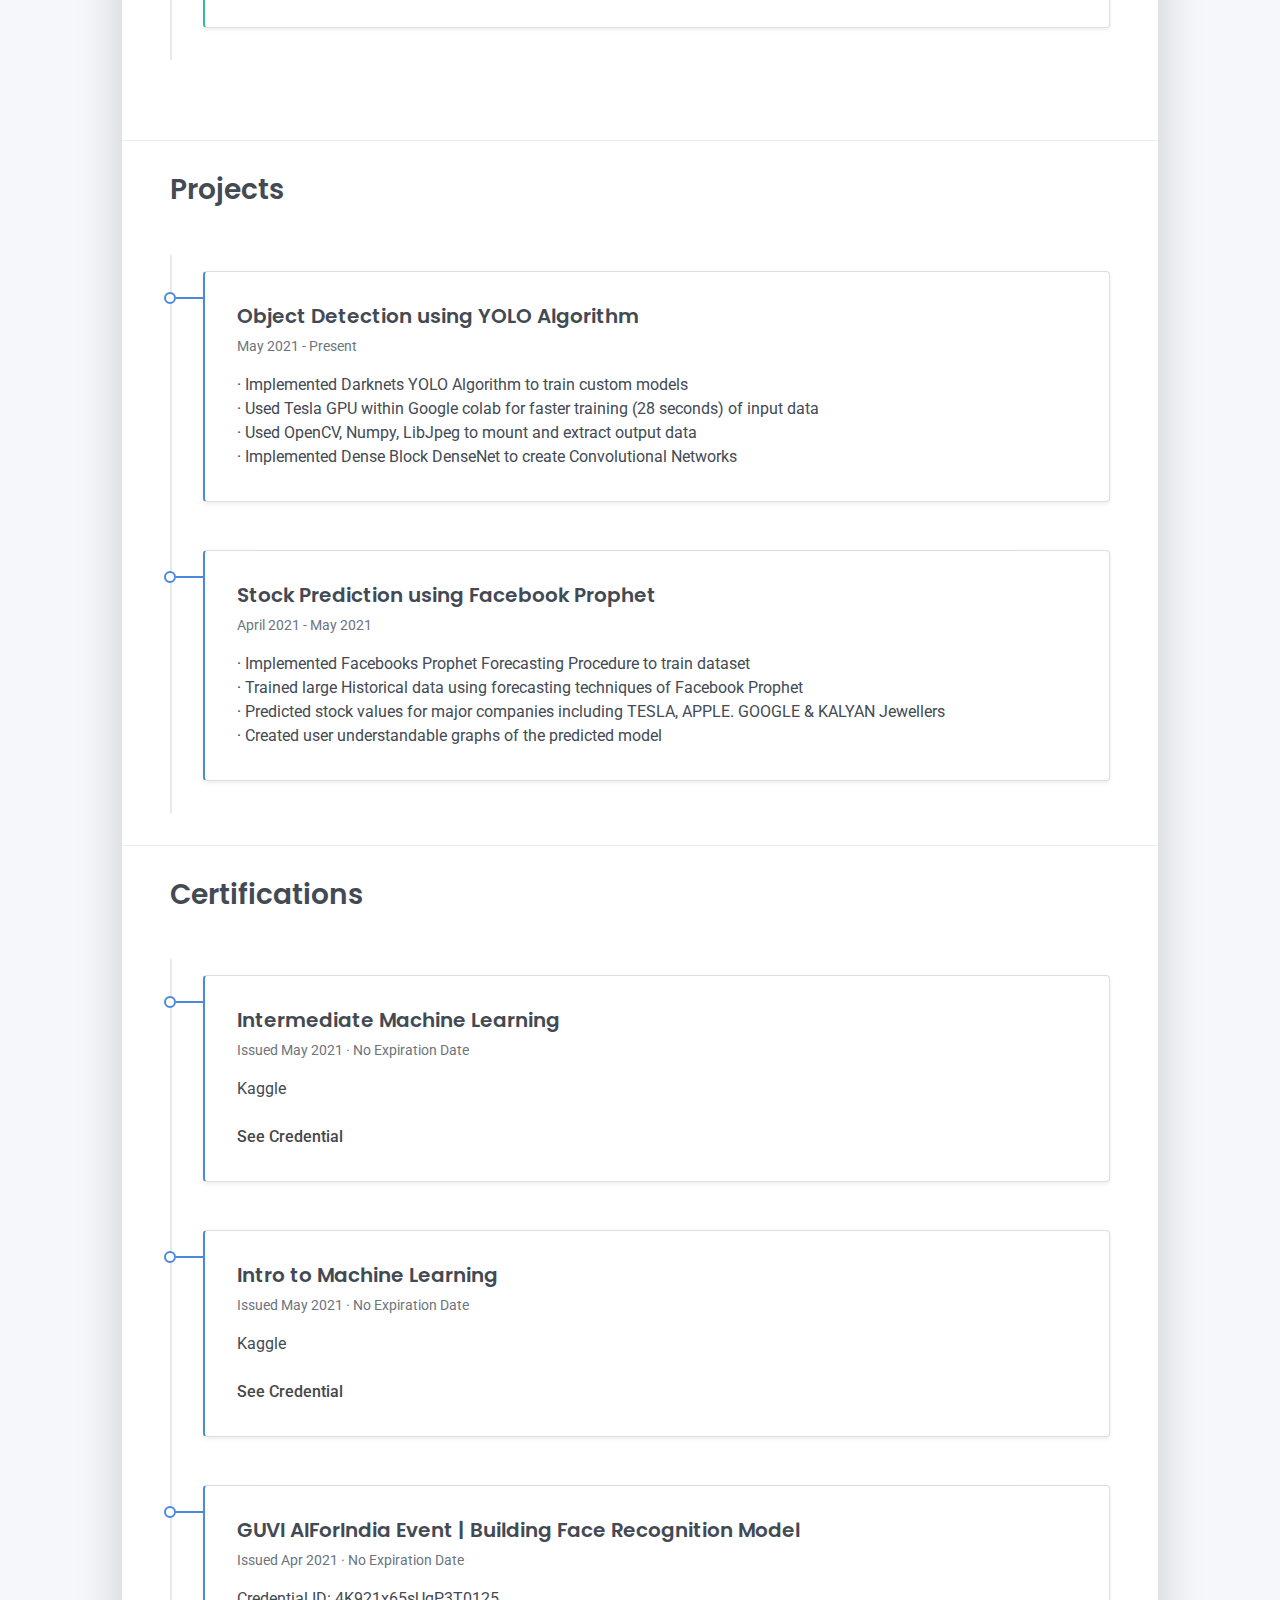
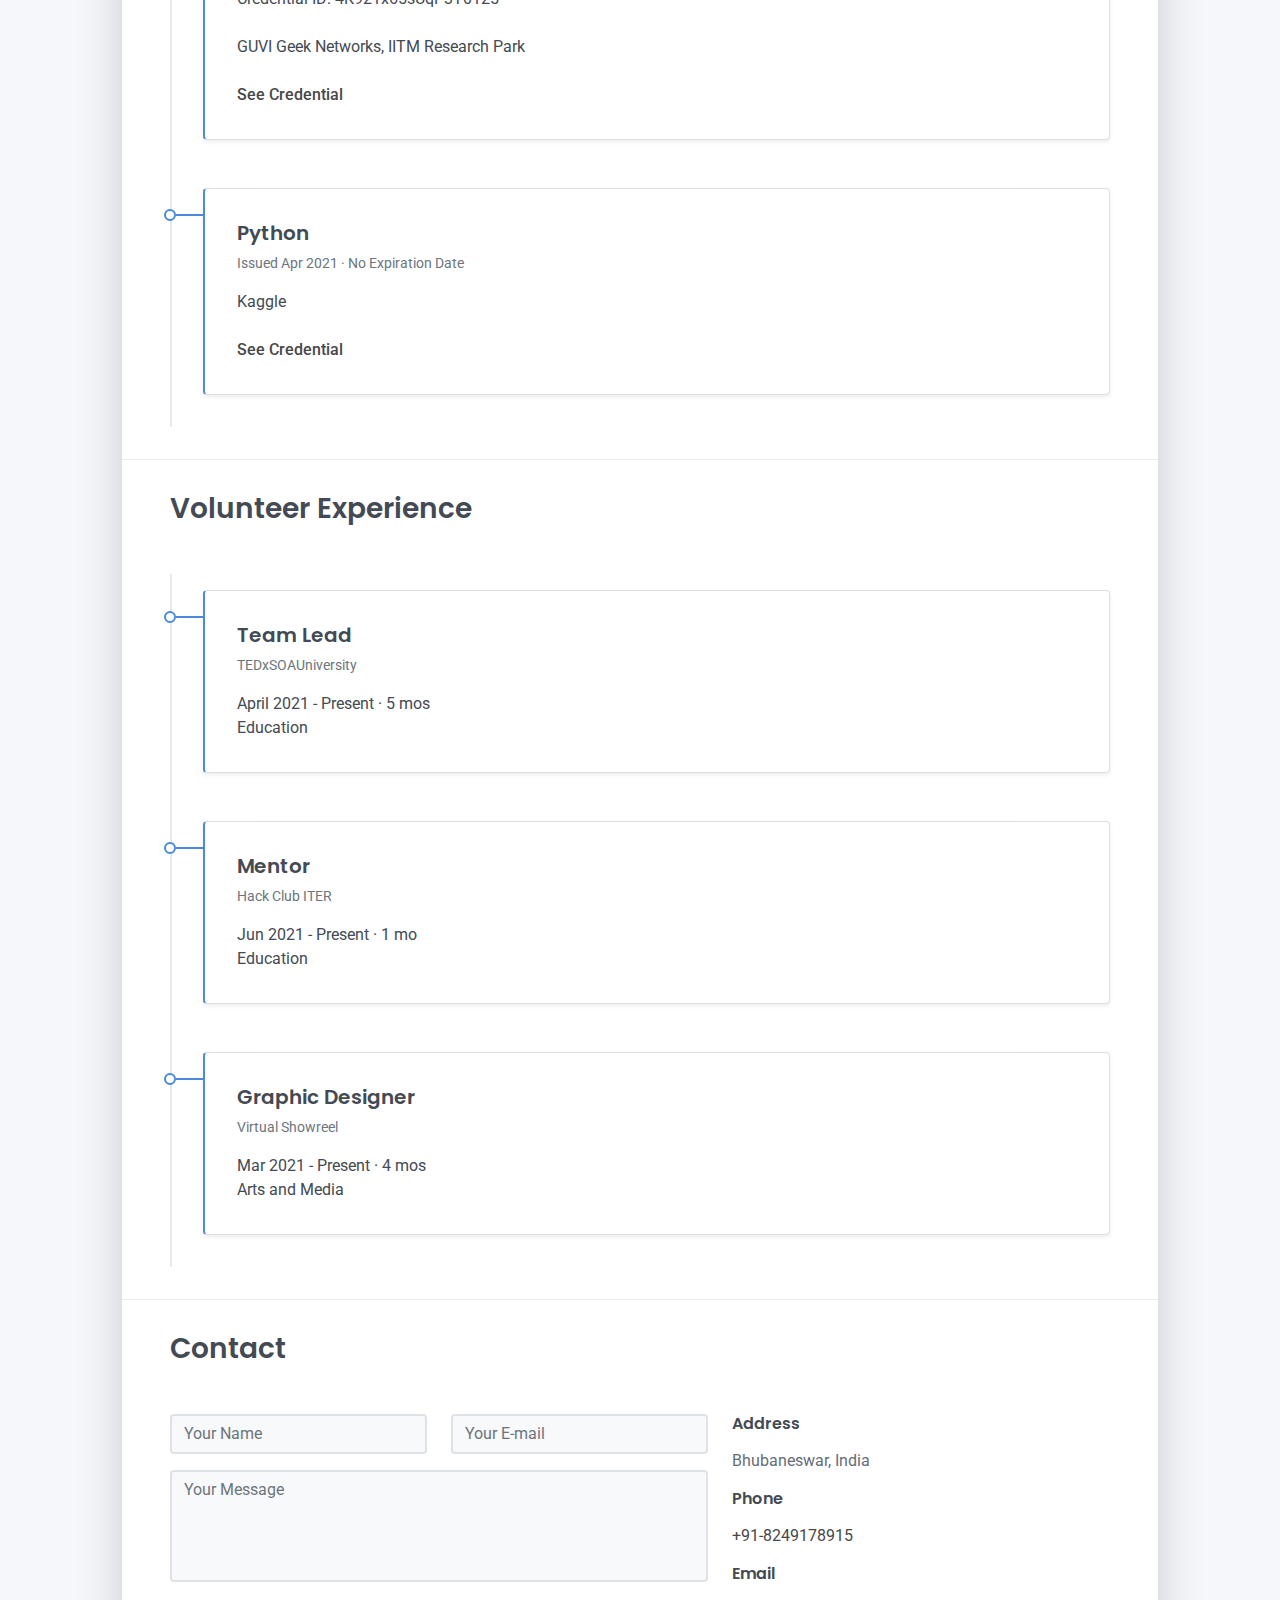
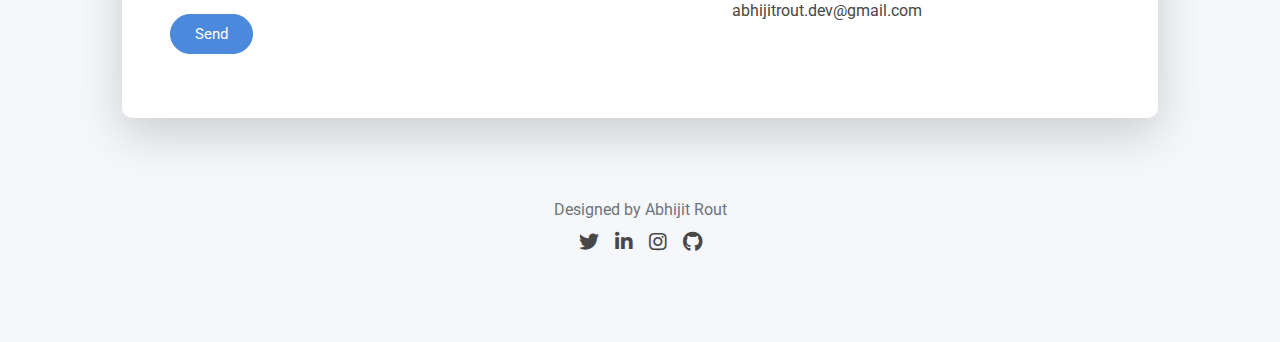
==== commit d2feeb35: "Update index.html" ====
--- a/index.html
+++ b/index.html
@@ -79,13 +79,13 @@
             <div class="pb-1">Email</div>
           </div>
           <div class="col-sm-8">
-            <div class="pb-1 text-secondary">abhijitrout.dev@gmail.com</div>
+            <div class="pb-1 text-secondary"><a href="mailto:abhijitrout.dev@gmail.com">abhijitrout.dev@gmail.com</a></div>
           </div>
           <div class="col-sm-4">
             <div class="pb-1">Phone</div>
           </div>
           <div class="col-sm-8">
-            <div class="pb-1 text-secondary">+91-8249178915</div>
+            <div class="pb-1 text-secondary"><a href="tel:+918249178915">+91-8249178915</a></div>
           </div>
           <div class="col-sm-4">
             <div class="pb-1">Address</div>
@@ -337,9 +337,9 @@
           <h3 class="h6">Address</h3>
           <div class="pb-2 text-secondary">Bhubaneswar, India</div>
           <h3 class="h6">Phone</h3>
-          <div class="pb-2 text-secondary">+91-8249178915</div>
+          <div class="pb-2 text-secondary"><a href="tel:+918249178915">+91-8249178915</a></div>
           <h3 class="h6">Email</h3>
-          <div class="pb-2 text-secondary">abhijitrout.dev@gmail.com</div>
+          <div class="pb-2 text-secondary"><a href="mailto:abhijitrout.dev@gmail.com">abhijitrout.dev@gmail.com</a></div>
         </div>
       </div>
       <div class="col d-none d-print-block">
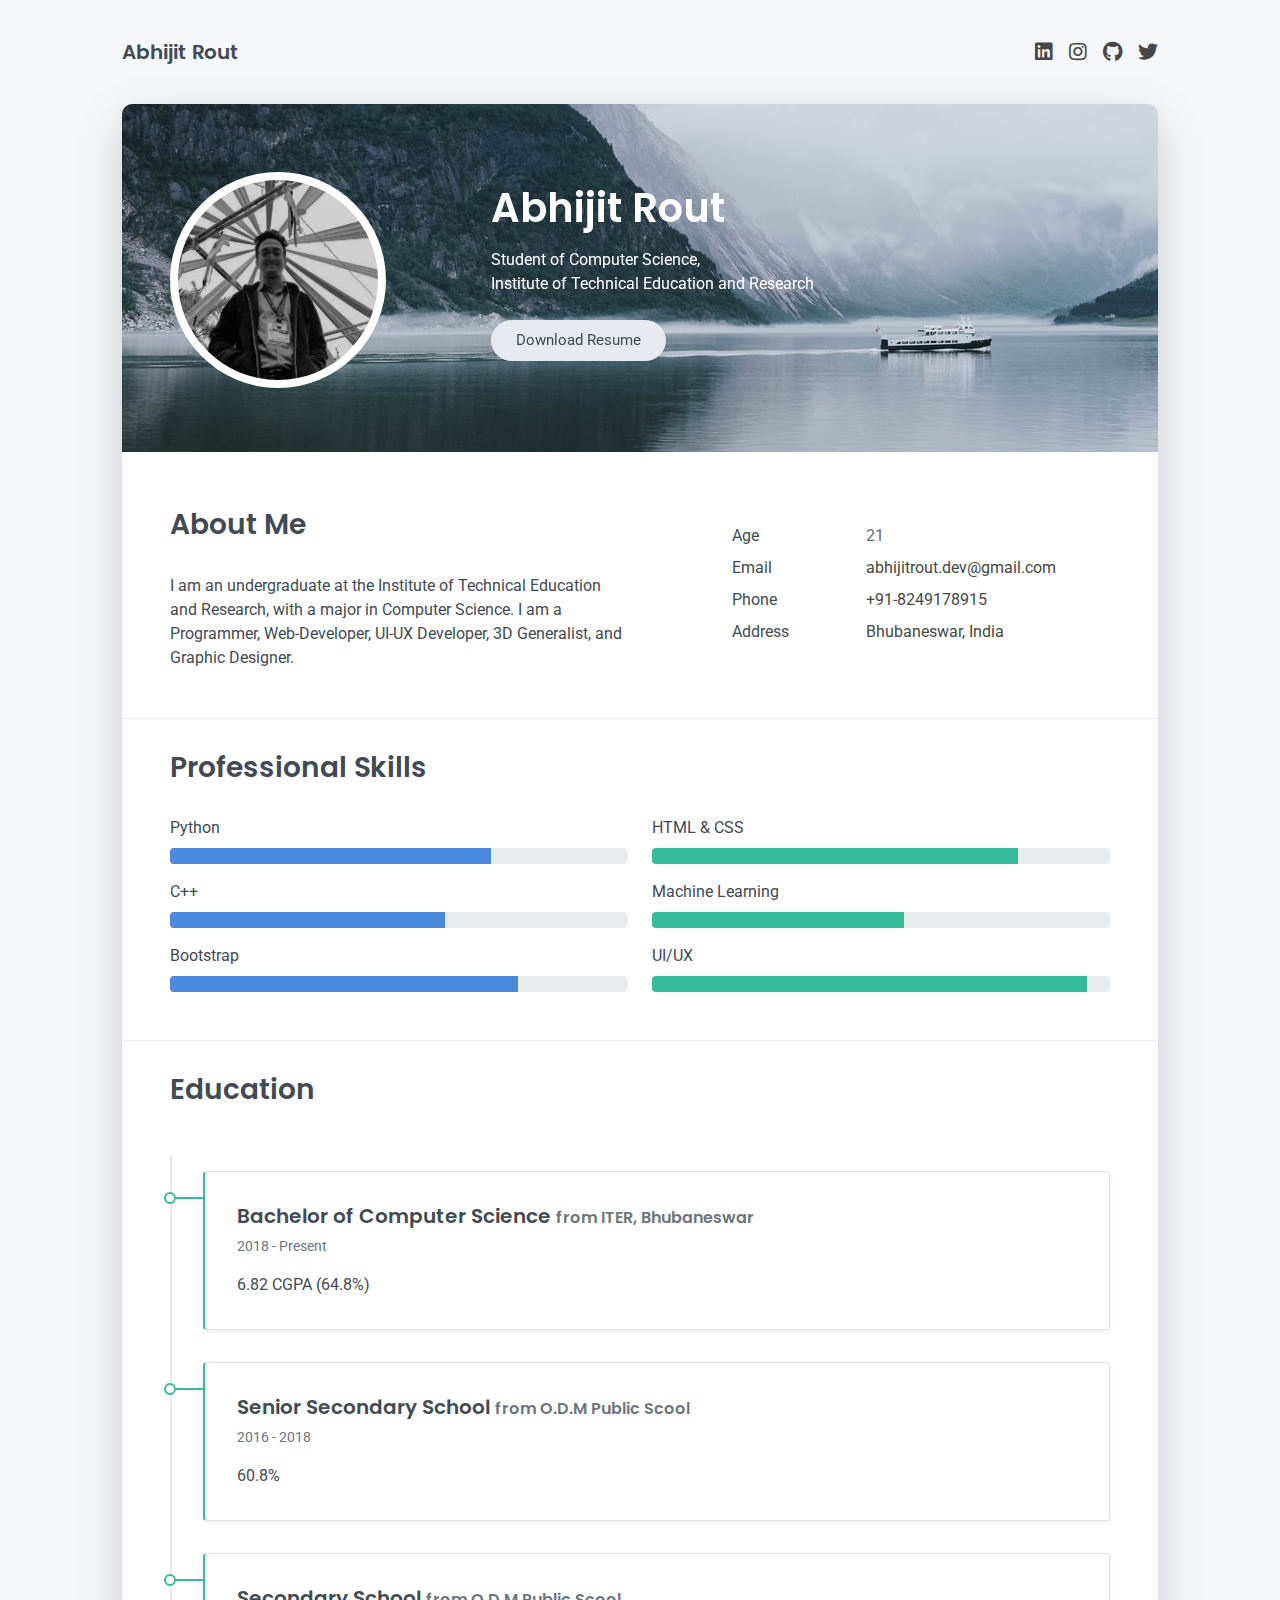
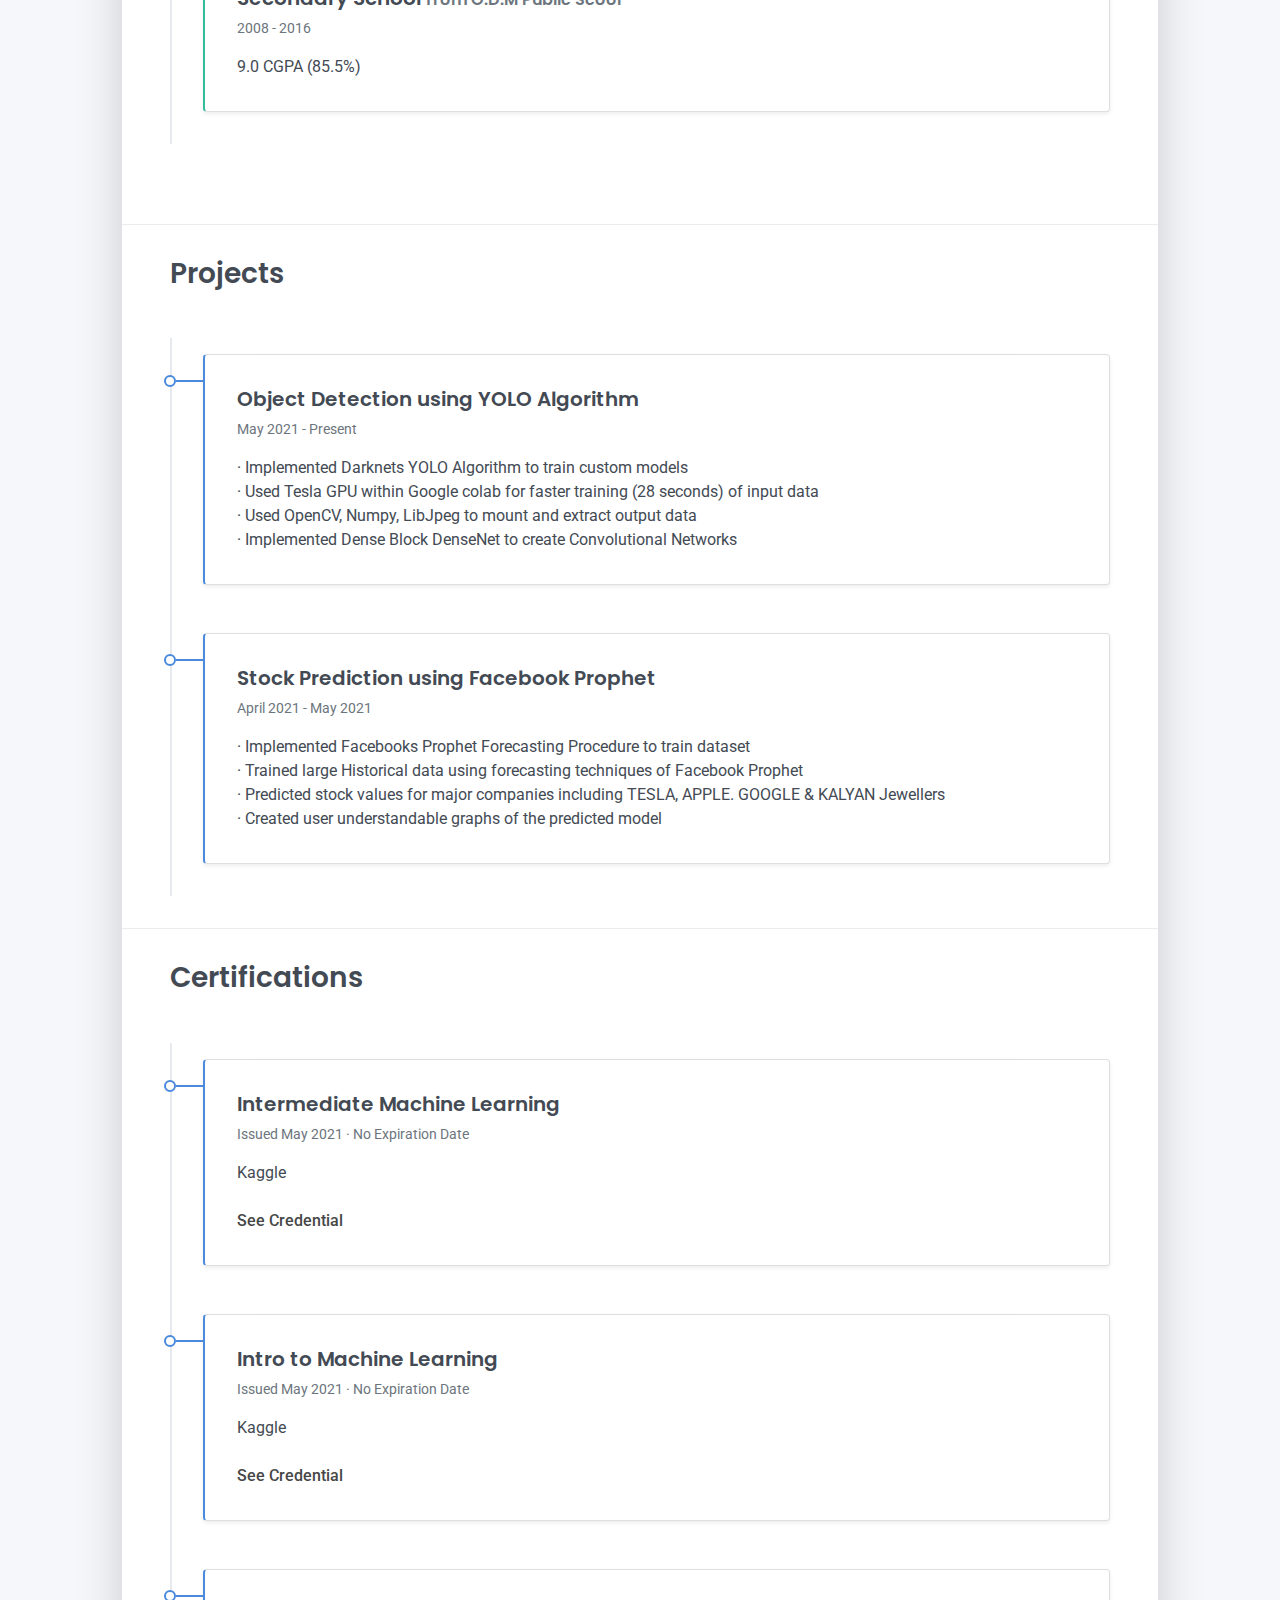
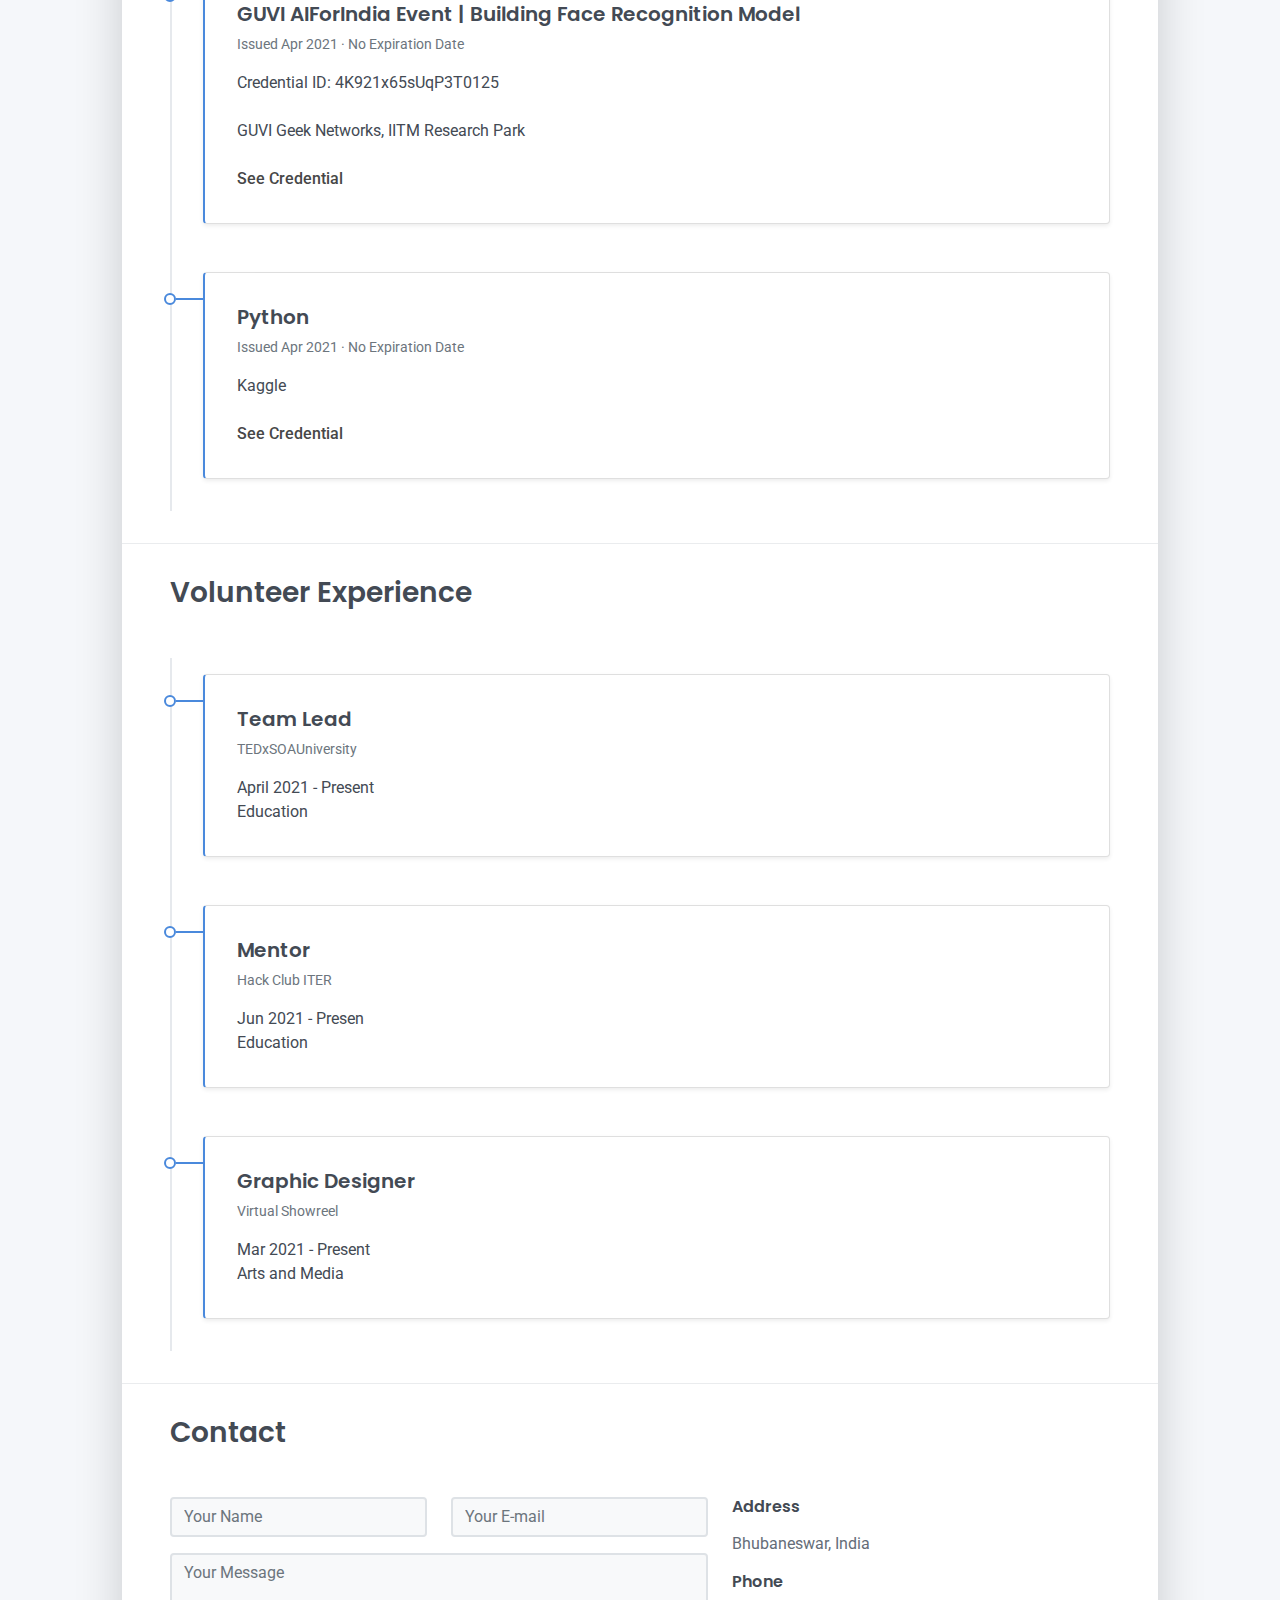
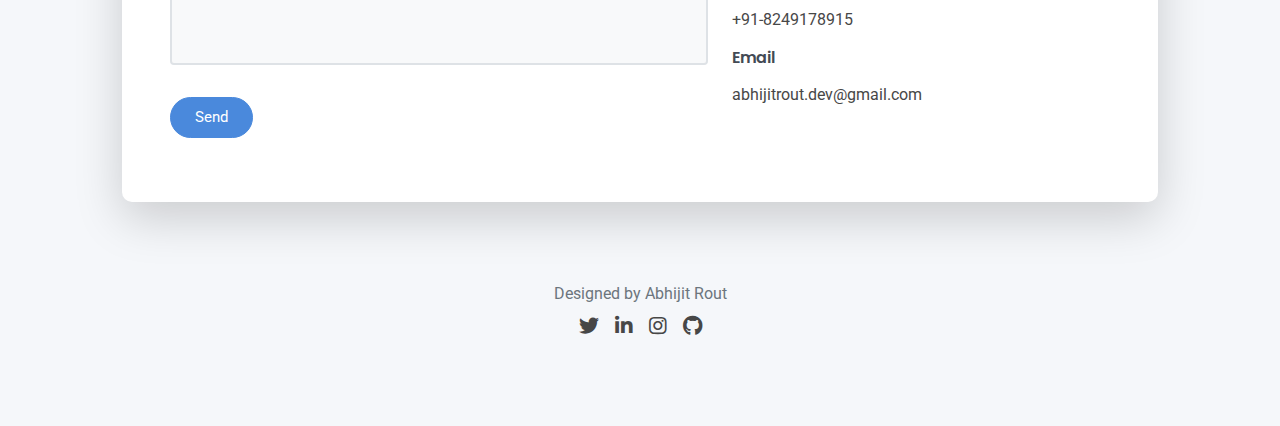
==== commit 24b84c9d: "update 1.2v" ====
--- a/index.html
+++ b/index.html
@@ -1,396 +1,446 @@
 <!DOCTYPE html>
 <html lang="en-US">
-  <head>
-    <meta charset="UTF-8">
-    <meta http-equiv="X-UA-Compatible" content="IE=edge">
-    <meta name="viewport" content="width=device-width, initial-scale=1">
-    <title>Abhijit Rout</title>
-    <link rel="preconnect" href="https://fonts.gstatic.com" crossorigin="crossorigin"/>
-    <link rel="preload" as="style" href="https://fonts.googleapis.com/css2?family=Poppins:wght@600&amp;family=Roboto:wght@300;400;500;700&amp;display=swap"/>
-    <link rel="stylesheet" href="https://fonts.googleapis.com/css2?family=Poppins:wght@600&amp;family=Roboto:wght@300;400;500;700&amp;display=swap" media="print" onload="this.media='all'"/>
-    <noscript>
-      <link rel="stylesheet" href="https://fonts.googleapis.com/css2?family=Poppins:wght@600&amp;family=Roboto:wght@300;400;500;700&amp;display=swap"/>
-    </noscript>
-    <link href="css/font-awesome/css/all.min.css?ver=1.2.0" rel="stylesheet">
-    <link href="css/bootstrap.min.css?ver=1.2.0" rel="stylesheet">
-    <link href="css/aos.css?ver=1.2.0" rel="stylesheet">
-    <link href="css/main.css?ver=1.2.0" rel="stylesheet">
-    <noscript>
-      <style type="text/css">
-        [data-aos] {
-            opacity: 1 !important;
-            transform: translate(0) scale(1) !important;
-        }
-      </style>
-    </noscript>
-  </head>
-  <body id="top">
-    <header class="d-print-none">
-      <div class="container text-center text-lg-left">
-        <div class="py-3 clearfix">
-          <h1 class="site-title mb-0">Abhijit Rout</h1>
-          <div class="site-nav">
-            <nav role="navigation">
-              <ul class="nav justify-content-center">
-                <li class="nav-item"><a class="nav-link" href="https://twitter.com/oyeabhijit" title="Twitter" target="blank"><i class="fab fa-twitter"></i><span class="menu-title sr-only">Twitter</span></a>
-                </li>
-                <li class="nav-item"><a class="nav-link" href="https://www.linkedin.com/in/oyeabhijit" title="Facebook" target="blank"><i class="fab fa-linkedin-in"></i><span class="menu-title sr-only">Facebook</span></a>
-                </li>
-                <li class="nav-item"><a class="nav-link" href="https://www.instagram.com/abhijitrout.dev" title="Instagram" target="blank"><i class="fab fa-instagram"></i><span class="menu-title sr-only">Instagram</span></a>
-                </li>
-                <li class="nav-item"><a class="nav-link" href="https://github.com/oyeabhijit" title="Instagram" target="blank"><i class="fab fa-github"></i><span class="menu-title sr-only">GitHub</span></a>
-                </li>
-              </ul>
-            </nav>
-          </div>
+
+<head>
+  <meta charset="UTF-8">
+  <meta http-equiv="X-UA-Compatible" content="IE=edge">
+  <meta name="viewport" content="width=device-width, initial-scale=1">
+  <title>Abhijit Rout</title>
+  <link rel="preconnect" href="https://fonts.gstatic.com" crossorigin="crossorigin" />
+  <link rel="preload" as="style"
+    href="https://fonts.googleapis.com/css2?family=Poppins:wght@600&amp;family=Roboto:wght@300;400;500;700&amp;display=swap" />
+  <link rel="stylesheet"
+    href="https://fonts.googleapis.com/css2?family=Poppins:wght@600&amp;family=Roboto:wght@300;400;500;700&amp;display=swap"
+    media="print" onload="this.media='all'" />
+  <noscript>
+    <link rel="stylesheet"
+      href="https://fonts.googleapis.com/css2?family=Poppins:wght@600&amp;family=Roboto:wght@300;400;500;700&amp;display=swap" />
+  </noscript>
+  <link href="css/font-awesome/css/all.min.css?ver=1.2.0" rel="stylesheet">
+  <link href="css/bootstrap.min.css?ver=1.2.0" rel="stylesheet">
+  <link href="css/aos.css?ver=1.2.0" rel="stylesheet">
+  <link href="css/main.css?ver=1.2.0" rel="stylesheet">
+  <link rel="stylesheet" href="/scrollbar.css">
+  <noscript>
+    <style type="text/css">
+      [data-aos] {
+        opacity: 1 !important;
+        transform: translate(0) scale(1) !important;
+      }
+    </style>
+  </noscript>
+</head>
+
+<body id="top">
+  <header class="d-print-none">
+    <div class="container text-center text-lg-left">
+      <div class="py-3 clearfix">
+        <h1 class="site-title mb-0">Abhijit Rout</h1>
+        <div class="site-nav">
+          <nav role="navigation">
+            <ul class="nav justify-content-center">
+              <li class="nav-item"><a class="nav-link" href="https://www.linkedin.com/in/oyeabhijit" title="Facebook"
+                  target="blank"><i class="fab fa-linkedin"></i><span class="menu-title sr-only">Facebook</span></a>
+              </li>
+              <li class="nav-item"><a class="nav-link" href="https://www.instagram.com/abhijitrout.dev"
+                  title="Instagram" target="blank"><i class="fab fa-instagram"></i><span
+                    class="menu-title sr-only">Instagram</span></a>
+              </li>
+              <li class="nav-item"><a class="nav-link" href="https://github.com/oyeabhijit" title="Instagram"
+                  target="blank"><i class="fab fa-github"></i><span class="menu-title sr-only">GitHub</span></a>
+              </li>
+              <li class="nav-item"><a class="nav-link" href="https://twitter.com/oyeabhijit" title="Twitter"
+                  target="blank"><i class="fab fa-twitter"></i><span class="menu-title sr-only">Twitter</span></a>
+              </li>
+            </ul>
+          </nav>
         </div>
       </div>
-    </header>
-    <div class="page-content">
-      <div class="container">
-<div class="cover shadow-lg bg-white">
-  <div class="cover-bg p-3 p-lg-4 text-white">
-    <div class="row">
-      <div class="col-lg-4 col-md-5">
-        <div class="avatar bg-white p-1"><img src="images/avatar.png" width="200" height="200"/></div>
-      </div>
-      <div class="col-lg-5 col-md-7 text-center text-md-start">
-        <h2 class="h1 mt-2" data-aos="fade-in" data-aos-delay="0.3s">Abhijit Rout</h2>
-        <p data-aos="fade-in" data-aos-delay="100">Student of Computer Science at Institute of Technical Education and Research</p>
-        <div class="d-print-none" data-aos="fade-in" data-aos-delay="0.3s"><a class="btn btn-light text-dark shadow-sm mt-1 me-1" href="resume.pdf" target="_blank">Download Resume</a></div>
+    </div>
+  </header>
+  <div class="page-content">
+    <div class="container">
+      <div class="cover shadow-lg bg-white">
+        <div class="cover-bg p-3 p-lg-4 text-white">
+          <div class="row">
+
+            <div class="col-lg-4 col-md-5 pb-lg-5">
+              <div class="avatar bg-white p-1"><img src="images/avatar.png" width="200" height="200" /></div>
+            </div>
+
+            <div class="col-lg-8 col-md-7 text-center text-md-start">
+              <h2 class="h1 mt-3" data-aos="fade-in" data-aos-delay="0.3s">Abhijit Rout</h2>
+              <p data-aos="fade-in" data-aos-delay="100">Student of Computer Science, <br>Institute of Technical
+                Education and Research</p>
+              <div class="d-print-none" data-aos="fade-in" data-aos-delay="0.3s"><a
+                  class="btn btn-light text-dark shadow-sm mt-1 me-1" href="resume.pdf" target="_blank">Download
+                  Resume</a></div>
+            </div>
+          </div>
+
+        </div>
+
+        <div class="about-section pt-4 px-3 px-lg-4 mt-1">
+          <div class="row">
+            <div class="col-md-6">
+              <h2 class="h3 mb-3">About Me</h2>
+              <p>I am an undergraduate at the Institute of Technical Education and Research, with a major in Computer
+                Science. I am a Programmer, Web-Developer, UI-UX Developer, 3D Generalist, and Graphic Designer.</p>
+            </div>
+            <div class="col-md-5 offset-md-1">
+              <div class="row mt-2">
+                <div class="col-sm-4">
+                  <div class="pb-1">Age</div>
+                </div>
+                <div class="col-sm-8">
+                  <div class="pb-1 text-secondary">21</div>
+                </div>
+                <div class="col-sm-4">
+                  <div class="pb-1">Email</div>
+                </div>
+                <div class="col-sm-8">
+                  <div class="pb-1 text-secondary"><a
+                      href="mailto:abhijitrout.dev@gmail.com">abhijitrout.dev@gmail.com</a></div>
+                </div>
+                <div class="col-sm-4">
+                  <div class="pb-1">Phone</div>
+                </div>
+                <div class="col-sm-8">
+                  <div class="pb-1 text-secondary"><a href="tel:+918249178915">+91-8249178915</a></div>
+                </div>
+                <div class="col-sm-4">
+                  <div class="pb-1">Address</div>
+                </div>
+                <div class="col-sm-8">
+                  <div class="pb-1 text-secondary"> <a href="https://earth.google.com/web/search/Bhubaneswar,+Odisha" target="_blank">Bhubaneswar, India</a></div>
+                </div>
+              </div>
+            </div>
+          </div>
+        </div>
+        <hr class="d-print-none" />
+        <div class="skills-section px-3 px-lg-4">
+          <h2 class="h3 mb-3">Professional Skills</h2>
+          <div class="row">
+            <div class="col-md-6">
+              <div class="mb-2"><span>Python</span>
+                <div class="progress my-1">
+                  <div class="progress-bar bg-primary" role="progressbar" data-aos="zoom-in-right" data-aos-delay="100"
+                    data-aos-anchor=".skills-section" style="width: 70%" aria-valuenow="70" aria-valuemin="0"
+                    aria-valuemax="100"></div>
+                </div>
+              </div>
+              <div class="mb-2"><span>C++</span>
+                <div class="progress my-1">
+                  <div class="progress-bar bg-primary" role="progressbar" data-aos="zoom-in-right" data-aos-delay="200"
+                    data-aos-anchor=".skills-section" style="width: 60%" aria-valuenow="60" aria-valuemin="0"
+                    aria-valuemax="100"></div>
+                </div>
+              </div>
+              <div class="mb-2"><span>Bootstrap</span>
+                <div class="progress my-1">
+                  <div class="progress-bar bg-primary" role="progressbar" data-aos="zoom-in-right" data-aos-delay="300"
+                    data-aos-anchor=".skills-section" style="width: 76%" aria-valuenow="76" aria-valuemin="0"
+                    aria-valuemax="100"></div>
+                </div>
+              </div>
+            </div>
+            <div class="col-md-6">
+              <div class="mb-2"><span>HTML &amp; CSS</span>
+                <div class="progress my-1">
+                  <div class="progress-bar bg-success" role="progressbar" data-aos="zoom-in-right" data-aos-delay="400"
+                    data-aos-anchor=".skills-section" style="width: 80%" aria-valuenow="80" aria-valuemin="0"
+                    aria-valuemax="100"></div>
+                </div>
+              </div>
+              <div class="mb-2"><span>Machine Learning</span>
+                <div class="progress my-1">
+                  <div class="progress-bar bg-success" role="progressbar" data-aos="zoom-in-right" data-aos-delay="500"
+                    data-aos-anchor=".skills-section" style="width: 55%" aria-valuenow="55" aria-valuemin="0"
+                    aria-valuemax="100"></div>
+                </div>
+              </div>
+              <div class="mb-2"><span>UI/UX</span>
+                <div class="progress my-1">
+                  <div class="progress-bar bg-success" role="progressbar" data-aos="zoom-in-right" data-aos-delay="600"
+                    data-aos-anchor=".skills-section" style="width: 95%" aria-valuenow="95" aria-valuemin="0"
+                    aria-valuemax="100"></div>
+                </div>
+              </div>
+            </div>
+          </div>
+        </div>
+        <hr class="d-print-none" />
+        <div class="page-break"></div>
+        <div class="education-section px-3 px-lg-4 pb-4">
+          <h2 class="h3 mb-4">Education</h2>
+          <div class="timeline">
+            <div class="timeline-card timeline-card-success card shadow-sm">
+              <div class="card-body">
+                <div class="h5 mb-1">Bachelor of Computer Science <span class="text-muted h6">from ITER,
+                    Bhubaneswar</span></div>
+                <div class="text-muted text-small mb-2">2018 - Present</div>
+                <div>6.82 CGPA (64.8%)</div>
+              </div>
+            </div>
+            <div class="timeline-card timeline-card-success card shadow-sm">
+              <div class="card-body">
+                <div class="h5 mb-1">Senior Secondary School <span class="text-muted h6">from O.D.M Public Scool</span>
+                </div>
+                <div class="text-muted text-small mb-2">2016 - 2018</div>
+                <div>60.8%</div>
+              </div>
+            </div>
+            <div class="timeline-card timeline-card-success card shadow-sm">
+              <div class="card-body">
+                <div class="h5 mb-1">Secondary School <span class="text-muted h6">from O.D.M Public Scool</span></div>
+                <div class="text-muted text-small mb-2">2008 - 2016</div>
+                <div>9.0 CGPA (85.5%)</div>
+              </div>
+            </div>
+          </div>
+        </div>
+
+
+
+
+        <hr class="d-print-none" />
+        <div class="work-experience-section px-3 px-lg-4">
+          <h2 class="h3 mb-4">Projects</h2>
+          <div class="timeline">
+            <div class="timeline-card timeline-card-primary card shadow-sm">
+              <div class="card-body">
+                <div class="h5 mb-1">Object Detection using YOLO Algorithm<span class="text-muted h6"></span></div>
+                <div class="text-muted text-small mb-2">May 2021 - Present</div>
+                <div>
+                  · Implemented Darknets YOLO Algorithm to train custom models<br>
+                  · Used Tesla GPU within Google colab for faster training (28 seconds) of input data<br>
+                  · Used OpenCV, Numpy, LibJpeg to mount and extract output data<br>
+                  · Implemented Dense Block DenseNet to create Convolutional Networks
+                </div>
+              </div>
+            </div>
+          </div>
+          <div class="timeline">
+            <div class="timeline-card timeline-card-primary card shadow-sm">
+              <div class="card-body">
+                <div class="h5 mb-1">Stock Prediction using Facebook Prophet<span class="text-muted h6"></span></div>
+                <div class="text-muted text-small mb-2">April 2021 - May 2021</div>
+                <div>
+                  · Implemented Facebooks Prophet Forecasting Procedure to train dataset<br>
+                  · Trained large Historical data using forecasting techniques of Facebook Prophet<br>
+                  · Predicted stock values for major companies including TESLA, APPLE. GOOGLE & KALYAN Jewellers<br>
+                  · Created user understandable graphs of the predicted model
+                </div>
+              </div>
+            </div>
+          </div>
+        </div>
+
+        <hr class="d-print-none" />
+        <div class="work-experience-section px-3 px-lg-4">
+          <h2 class="h3 mb-4">Certifications</h2>
+
+          <div class="timeline">
+            <div class="timeline-card timeline-card-primary card shadow-sm">
+              <div class="card-body">
+                <div class="h5 mb-1">Intermediate Machine Learning<span class="text-muted h6"></span></div>
+                <div class="text-muted text-small mb-2">Issued May 2021 &middot; No Expiration Date</div>
+                <div>
+                  Kaggle<br><br>
+                  <a href="https://www.kaggle.com/learn/certification/abhijitroutdev/intro-to-machine-learning"
+                    target="_blank" class="see__cred">See Credential</a>
+                </div>
+              </div>
+            </div>
+          </div>
+
+          <div class="timeline">
+            <div class="timeline-card timeline-card-primary card shadow-sm">
+              <div class="card-body">
+                <div class="h5 mb-1">Intro to Machine Learning<span class="text-muted h6"></span></div>
+                <div class="text-muted text-small mb-2">Issued May 2021 &middot; No Expiration Date</div>
+                <div>
+                  Kaggle<br><br>
+                  <a href="https://www.kaggle.com/learn/certification/abhijitroutdev/intro-to-machine-learning"
+                    target="_blank" class="see__cred">See Credential</a>
+                </div>
+              </div>
+            </div>
+          </div>
+
+          <div class="timeline">
+            <div class="timeline-card timeline-card-primary card shadow-sm">
+              <div class="card-body">
+                <div class="h5 mb-1">GUVI AIForIndia Event | Building Face Recognition Model<span
+                    class="text-muted h6"></span></div>
+                <div class="text-muted text-small mb-2">Issued Apr 2021 &middot; No Expiration Date</div>
+                <div>
+                  Credential ID: 4K921x65sUqP3T0125<br><br>
+                  GUVI Geek Networks, IITM Research Park<br><br>
+                  <a href="https://www.guvi.in/certificate?id=4K921x65sUqP3T0125&getUri=true" target="_blank"
+                    class="see__cred">See Credential</a>
+                </div>
+              </div>
+            </div>
+          </div>
+
+          <div class="timeline">
+            <div class="timeline-card timeline-card-primary card shadow-sm">
+              <div class="card-body">
+                <div class="h5 mb-1">Python<span class="text-muted h6"></span></div>
+                <div class="text-muted text-small mb-2">Issued Apr 2021 &middot; No Expiration Date</div>
+                <div>
+                  Kaggle<br><br>
+                  <a href="https://www.kaggle.com/learn/certification/abhijitroutdev/python" target="_blank"
+                    class="see__cred">See Credential</a>
+                </div>
+              </div>
+            </div>
+          </div>
+        </div>
+
+
+
+        <hr class="d-print-none" />
+        <div class="work-experience-section px-3 px-lg-4">
+          <h2 class="h3 mb-4">Volunteer Experience</h2>
+
+          <div class="timeline">
+            <div class="timeline-card timeline-card-primary card shadow-sm">
+              <div class="card-body">
+                <div class="h5 mb-1">Team Lead<span class="text-muted h6"></span></div>
+                <div class="text-muted text-small mb-2">TEDxSOAUniversity</div>
+                <div>
+                  April 2021 - Present<br>
+                  Education
+                </div>
+              </div>
+            </div>
+          </div>
+
+          <div class="timeline">
+            <div class="timeline-card timeline-card-primary card shadow-sm">
+              <div class="card-body">
+                <div class="h5 mb-1">Mentor<span class="text-muted h6"></span></div>
+                <div class="text-muted text-small mb-2">Hack Club ITER</div>
+                <div>
+                  Jun 2021 - Presen<br>
+                  Education
+                </div>
+              </div>
+            </div>
+          </div>
+
+          <div class="timeline">
+            <div class="timeline-card timeline-card-primary card shadow-sm">
+              <div class="card-body">
+                <div class="h5 mb-1">Graphic Designer<span class="text-muted h6"></span></div>
+                <div class="text-muted text-small mb-2">Virtual Showreel</div>
+                <div>
+                  Mar 2021 - Present<br>
+                  Arts and Media
+                </div>
+              </div>
+            </div>
+          </div>
+
+        </div>
+        <hr class="d-print-none" />
+        <div class="contant-section px-3 px-lg-4 pb-4" id="contact">
+          <h2 class="h3 text mb-3">Contact</h2>
+          <div class="row">
+            <div class="col-md-7 d-print-none">
+              <div class="my-2">
+                <form name="contact" method="POST" data-netlify="true">
+                  <div class="row">
+                    <div class="col-6">
+                      <input class="form-control" type="text" id="name" name="name" placeholder="Your Name" required>
+                    </div>
+                    <div class="col-6">
+                      <input class="form-control" type="email" id="email" name="_replyto" placeholder="Your E-mail"
+                        required>
+                    </div>
+                  </div>
+                  <div class="form-group my-2">
+                    <textarea class="form-control" style="resize: none;" id="message" name="message" rows="4"
+                      placeholder="Your Message" required></textarea>
+                  </div>
+                  <button class="btn btn-primary mt-2" type="submit">Send</button>
+                </form>
+              </div>
+            </div>
+            <div class="col">
+              <div class="mt-2">
+                <h3 class="h6">Address</h3>
+                <div class="pb-2 text-secondary">Bhubaneswar, India</div>
+                <h3 class="h6">Phone</h3>
+                <div class="pb-2 text-secondary"><a href="tel:+918249178915">+91-8249178915</a></div>
+                <h3 class="h6">Email</h3>
+                <div class="pb-2 text-secondary"><a
+                    href="mailto:abhijitrout.dev@gmail.com">abhijitrout.dev@gmail.com</a></div>
+              </div>
+            </div>
+            <div class="col d-none d-print-block">
+              <div class="mt-2">
+                <div>
+                  <div class="mb-2">
+                    <div class="text-dark"><i
+                        class="fab fa-twitter mr-1"></i><span>https://twitter.com/templateflip</span>
+                    </div>
+                  </div>
+                  <div class="mb-2">
+                    <div class="text-dark"><i
+                        class="fab fa-facebook mr-1"></i><span>https://www.facebook.com/templateflip</span>
+                    </div>
+                  </div>
+                  <div class="mb-2">
+                    <div class="text-dark"><i
+                        class="fab fa-instagram mr-1"></i><span>https://www.instagram.com/templateflip</span>
+                    </div>
+                  </div>
+                  <div class="mb-2">
+                    <div class="text-dark"><i
+                        class="fab fa-github mr-1"></i><span>https://github.com/templateflip</span>
+                    </div>
+                  </div>
+                </div>
+              </div>
+            </div>
+          </div>
+        </div>
       </div>
     </div>
   </div>
-  <div class="about-section pt-4 px-3 px-lg-4 mt-1">
-    <div class="row">
-      <div class="col-md-6">
-        <h2 class="h3 mb-3">About Me</h2>
-        <p>I am an undergraduate at the Institute of Technical Education and Research, with expertise in Computer Science. Sometime I do UI/UX and Machine Learning Projects.</p>
-      </div>
-      <div class="col-md-5 offset-md-1">
-        <div class="row mt-2">
-          <div class="col-sm-4">
-            <div class="pb-1">Age</div>
-          </div>
-          <div class="col-sm-8">
-            <div class="pb-1 text-secondary">21</div>
-          </div>
-          <div class="col-sm-4">
-            <div class="pb-1">Email</div>
-          </div>
-          <div class="col-sm-8">
-            <div class="pb-1 text-secondary"><a href="mailto:abhijitrout.dev@gmail.com">abhijitrout.dev@gmail.com</a></div>
-          </div>
-          <div class="col-sm-4">
-            <div class="pb-1">Phone</div>
-          </div>
-          <div class="col-sm-8">
-            <div class="pb-1 text-secondary"><a href="tel:+918249178915">+91-8249178915</a></div>
-          </div>
-          <div class="col-sm-4">
-            <div class="pb-1">Address</div>
-          </div>
-          <div class="col-sm-8">
-            <div class="pb-1 text-secondary">Bhubaneswar, India</div>
-          </div>
+  <footer class="pt-4 pb-4 text-muted text-center d-print-none">
+    <div class="container">
+      <div class="my-3">
+        <div class="h7">Designed by Abhijit Rout</div>
+        <div class="footer-nav">
+          <nav role="navigation">
+            <ul class="nav justify-content-center">
+              <li class="nav-item"><a class="nav-link" href="https://twitter.com/oyeabhijit" title="Twitter"
+                  target="blank"><i class="fab fa-twitter"></i><span class="menu-title sr-only">Twitter</span></a>
+              </li>
+              <li class="nav-item"><a class="nav-link" href="https://www.linkedin.com/in/oyeabhijit" title="Facebook"
+                  target="blank"><i class="fab fa-linkedin-in"></i><span class="menu-title sr-only">Facebook</span></a>
+              </li>
+              <li class="nav-item"><a class="nav-link" href="https://www.instagram.com/abhijitrout.dev"
+                  title="Instagram" target="blank"><i class="fab fa-instagram"></i><span
+                    class="menu-title sr-only">Instagram</span></a>
+              </li>
+              <li class="nav-item"><a class="nav-link" href="https://github.com/oyeabhijit" title="Instagram"
+                  target="blank"><i class="fab fa-github"></i><span class="menu-title sr-only">GitHub</span></a>
+              </li>
+            </ul>
+          </nav>
         </div>
       </div>
     </div>
-  </div>
-  <hr class="d-print-none"/>
-  <div class="skills-section px-3 px-lg-4">
-    <h2 class="h3 mb-3">Professional Skills</h2>
-    <div class="row">
-      <div class="col-md-6">
-        <div class="mb-2"><span>Python</span>
-          <div class="progress my-1">
-            <div class="progress-bar bg-primary" role="progressbar" data-aos="zoom-in-right" data-aos-delay="100" data-aos-anchor=".skills-section" style="width: 65%" aria-valuenow="65" aria-valuemin="0" aria-valuemax="100"></div>
-          </div>
-        </div>
-        <div class="mb-2"><span>Java</span>
-          <div class="progress my-1">
-            <div class="progress-bar bg-primary" role="progressbar" data-aos="zoom-in-right" data-aos-delay="200" data-aos-anchor=".skills-section" style="width: 60%" aria-valuenow="60" aria-valuemin="0" aria-valuemax="100"></div>
-          </div>
-        </div>
-        <div class="mb-2"><span>C</span>
-          <div class="progress my-1">
-            <div class="progress-bar bg-primary" role="progressbar" data-aos="zoom-in-right" data-aos-delay="300" data-aos-anchor=".skills-section" style="width: 50%" aria-valuenow="50" aria-valuemin="0" aria-valuemax="100"></div>
-          </div>
-        </div>
-      </div>
-      <div class="col-md-6">
-        <div class="mb-2"><span>HTML &amp; CSS</span>
-          <div class="progress my-1">
-            <div class="progress-bar bg-success" role="progressbar" data-aos="zoom-in-right" data-aos-delay="400" data-aos-anchor=".skills-section" style="width: 60%" aria-valuenow="60" aria-valuemin="0" aria-valuemax="100"></div>
-          </div>
-        </div>
-        <div class="mb-2"><span>Machine Learning</span>
-          <div class="progress my-1">
-            <div class="progress-bar bg-success" role="progressbar" data-aos="zoom-in-right" data-aos-delay="500" data-aos-anchor=".skills-section" style="width: 55%" aria-valuenow="55" aria-valuemin="0" aria-valuemax="100"></div>
-          </div>
-        </div>
-        <div class="mb-2"><span>UI/UX</span>
-          <div class="progress my-1">
-            <div class="progress-bar bg-success" role="progressbar" data-aos="zoom-in-right" data-aos-delay="600" data-aos-anchor=".skills-section" style="width: 90%" aria-valuenow="90" aria-valuemin="0" aria-valuemax="100"></div>
-          </div>
-        </div>
-      </div>
-    </div>
-  </div>
-  <hr class="d-print-none"/>
-  <div class="page-break"></div>
-  <div class="education-section px-3 px-lg-4 pb-4">
-    <h2 class="h3 mb-4">Education</h2>
-    <div class="timeline">
-      <div class="timeline-card timeline-card-success card shadow-sm">
-        <div class="card-body">
-          <div class="h5 mb-1">Bachelor of Computer Science <span class="text-muted h6">from ITER, Bhubaneswar</span></div>
-          <div class="text-muted text-small mb-2">2018 - Present</div>
-          <div>6.58 CGPA (Current)</div>
-        </div>
-      </div>
-      <div class="timeline-card timeline-card-success card shadow-sm">
-        <div class="card-body">
-          <div class="h5 mb-1">Senior Secondary School <span class="text-muted h6">from O.D.M Public Scool</span></div>
-          <div class="text-muted text-small mb-2">2016 - 2018</div>
-          <div>Aggregate 61%</div>
-        </div>
-      </div>
-      <div class="timeline-card timeline-card-success card shadow-sm">
-        <div class="card-body">
-          <div class="h5 mb-1">Secondary School <span class="text-muted h6">from O.D.M Public Scool</span></div>
-          <div class="text-muted text-small mb-2">2008 - 2016</div>
-          <div>9.0 CGPA</div>
-        </div>
-      </div>
-    </div>
-  </div>
-
-
-
-
-  <hr class="d-print-none"/>
-  <div class="work-experience-section px-3 px-lg-4">
-    <h2 class="h3 mb-4">Projects</h2>
-    <div class="timeline">
-      <div class="timeline-card timeline-card-primary card shadow-sm">
-        <div class="card-body">
-          <div class="h5 mb-1">Object Detection using YOLO Algorithm<span class="text-muted h6"></span></div>
-          <div class="text-muted text-small mb-2">May 2021 - Present</div>
-          <div>
-            · Implemented Darknets YOLO Algorithm to train custom models<br>
-            · Used Tesla GPU within Google colab for faster training (28 seconds) of input data<br>
-            · Used OpenCV, Numpy, LibJpeg to mount and extract output data<br>
-            · Implemented Dense Block DenseNet to create Convolutional Networks
-          </div>
-        </div>
-      </div>
-    </div>
-    <div class="timeline">
-      <div class="timeline-card timeline-card-primary card shadow-sm">
-        <div class="card-body">
-          <div class="h5 mb-1">Stock Prediction using Facebook Prophet<span class="text-muted h6"></span></div>
-          <div class="text-muted text-small mb-2">April 2021 - May 2021</div>
-          <div>
-            · Implemented Facebooks Prophet Forecasting Procedure to train dataset<br>
-            · Trained large Historical data using forecasting techniques of Facebook Prophet<br>
-            · Predicted stock values for major companies including TESLA, APPLE. GOOGLE & KALYAN Jewellers<br>
-            · Created user understandable graphs of the predicted model
-          </div>
-        </div>
-      </div>
-    </div>
-  </div>
-
-  <hr class="d-print-none"/>
-  <div class="work-experience-section px-3 px-lg-4">
-    <h2 class="h3 mb-4">Certifications</h2>
-
-    <div class="timeline">
-      <div class="timeline-card timeline-card-primary card shadow-sm">
-        <div class="card-body">
-          <div class="h5 mb-1">Intermediate Machine Learning<span class="text-muted h6"></span></div>
-          <div class="text-muted text-small mb-2">Issued May 2021 &middot; No Expiration Date</div>
-          <div>
-            Kaggle<br><br>
-            <a href="https://www.kaggle.com/learn/certification/abhijitroutdev/intro-to-machine-learning" target="_blank" class="see__cred">See Credential</a>
-          </div>
-        </div>
-      </div>
-    </div>
-
-    <div class="timeline">
-      <div class="timeline-card timeline-card-primary card shadow-sm">
-        <div class="card-body">
-          <div class="h5 mb-1">Intro to Machine Learning<span class="text-muted h6"></span></div>
-          <div class="text-muted text-small mb-2">Issued May 2021 &middot; No Expiration Date</div>
-          <div>
-            Kaggle<br><br>
-            <a href="https://www.kaggle.com/learn/certification/abhijitroutdev/intro-to-machine-learning" target="_blank" class="see__cred">See Credential</a>
-        </div>
-      </div>
-    </div>
-  </div>
-  
-    <div class="timeline">
-      <div class="timeline-card timeline-card-primary card shadow-sm">
-        <div class="card-body">
-          <div class="h5 mb-1">GUVI AIForIndia Event | Building Face Recognition Model<span class="text-muted h6"></span></div>
-          <div class="text-muted text-small mb-2">Issued Apr 2021 &middot; No Expiration Date</div>
-          <div>
-            Credential ID: 4K921x65sUqP3T0125<br><br>
-            GUVI Geek Networks, IITM Research Park<br><br>
-            <a href="https://www.guvi.in/certificate?id=4K921x65sUqP3T0125&getUri=true" target="_blank" class="see__cred">See Credential</a>
-        </div>
-      </div>
-    </div>
-  </div>
-  
-    <div class="timeline">
-      <div class="timeline-card timeline-card-primary card shadow-sm">
-        <div class="card-body">
-          <div class="h5 mb-1">Python<span class="text-muted h6"></span></div>
-          <div class="text-muted text-small mb-2">Issued Apr 2021 &middot; No Expiration Date</div>
-          <div>
-            Kaggle<br><br>
-            <a href="https://www.kaggle.com/learn/certification/abhijitroutdev/python" target="_blank" class="see__cred">See Credential</a>
-        </div>
-      </div>
-    </div>
-  </div>
-</div>
-
-
-
-<hr class="d-print-none"/>
-  <div class="work-experience-section px-3 px-lg-4">
-    <h2 class="h3 mb-4">Volunteer Experience</h2>
-
-    <div class="timeline">
-      <div class="timeline-card timeline-card-primary card shadow-sm">
-        <div class="card-body">
-          <div class="h5 mb-1">Team Lead<span class="text-muted h6"></span></div>
-          <div class="text-muted text-small mb-2">TEDxSOAUniversity</div>
-          <div>
-            April 2021 - Present &middot; 5 mos<br>
-            Education
-          </div>
-        </div>
-      </div>
-    </div>
-
-    <div class="timeline">
-      <div class="timeline-card timeline-card-primary card shadow-sm">
-        <div class="card-body">
-          <div class="h5 mb-1">Mentor<span class="text-muted h6"></span></div>
-          <div class="text-muted text-small mb-2">Hack Club ITER</div>
-          <div>
-            Jun 2021 - Present &middot; 1 mo<br>
-            Education
-          </div>
-        </div>
-      </div>
-    </div>
-
-    <div class="timeline">
-      <div class="timeline-card timeline-card-primary card shadow-sm">
-        <div class="card-body">
-          <div class="h5 mb-1">Graphic Designer<span class="text-muted h6"></span></div>
-          <div class="text-muted text-small mb-2">Virtual Showreel</div>
-          <div>
-            Mar 2021 - Present &middot; 4 mos<br>
-            Arts and Media
-          </div>
-        </div>
-      </div>
-    </div>
-
-
-
-  </div>
-
-
-
-  <hr class="d-print-none"/>
-  <div class="contant-section px-3 px-lg-4 pb-4" id="contact">
-    <h2 class="h3 text mb-3">Contact</h2>
-    <div class="row">
-      <div class="col-md-7 d-print-none">
-        <div class="my-2"><form name="contact" method="POST" data-netlify="true">
-  <div class="row">
-    <div class="col-6">
-      <input class="form-control" type="text" id="name" name="name" placeholder="Your Name" required>
-    </div>
-    <div class="col-6">
-      <input class="form-control" type="email" id="email" name="_replyto" placeholder="Your E-mail" required>
-    </div>
-  </div>
-  <div class="form-group my-2">
-    <textarea class="form-control" style="resize: none;" id="message" name="message" rows="4"  placeholder="Your Message" required></textarea>
-  </div>
-  <button class="btn btn-primary mt-2" type="submit">Send</button>
-</form>
-        </div>
-      </div>
-      <div class="col">
-        <div class="mt-2">
-          <h3 class="h6">Address</h3>
-          <div class="pb-2 text-secondary">Bhubaneswar, India</div>
-          <h3 class="h6">Phone</h3>
-          <div class="pb-2 text-secondary"><a href="tel:+918249178915">+91-8249178915</a></div>
-          <h3 class="h6">Email</h3>
-          <div class="pb-2 text-secondary"><a href="mailto:abhijitrout.dev@gmail.com">abhijitrout.dev@gmail.com</a></div>
-        </div>
-      </div>
-      <div class="col d-none d-print-block">
-        <div class="mt-2">
-          <div>
-            <div class="mb-2">
-              <div class="text-dark"><i class="fab fa-twitter mr-1"></i><span>https://twitter.com/templateflip</span>
-              </div>
-            </div>
-            <div class="mb-2">
-              <div class="text-dark"><i class="fab fa-facebook mr-1"></i><span>https://www.facebook.com/templateflip</span>
-              </div>
-            </div>
-            <div class="mb-2">
-              <div class="text-dark"><i class="fab fa-instagram mr-1"></i><span>https://www.instagram.com/templateflip</span>
-              </div>
-            </div>
-            <div class="mb-2">
-              <div class="text-dark"><i class="fab fa-github mr-1"></i><span>https://github.com/templateflip</span>
-              </div>
-            </div>
-          </div>
-        </div>
-      </div>
-    </div>
-  </div>
-</div></div>
-    </div>
-    <footer class="pt-4 pb-4 text-muted text-center d-print-none">
-      <div class="container">
-        <div class="my-3">
-          <div class="h7">Designed by Abhijit Rout</div>
-          <div class="footer-nav">
-            <nav role="navigation">
-              <ul class="nav justify-content-center">
-                <li class="nav-item"><a class="nav-link" href="https://twitter.com/oyeabhijit" title="Twitter" target="blank"><i class="fab fa-twitter"></i><span class="menu-title sr-only">Twitter</span></a>
-                </li>
-                <li class="nav-item"><a class="nav-link" href="https://www.linkedin.com/in/oyeabhijit" title="Facebook" target="blank"><i class="fab fa-linkedin-in"></i><span class="menu-title sr-only">Facebook</span></a>
-                </li>
-                <li class="nav-item"><a class="nav-link" href="https://www.instagram.com/abhijitrout.dev" title="Instagram" target="blank"><i class="fab fa-instagram"></i><span class="menu-title sr-only">Instagram</span></a>
-                </li>
-                <li class="nav-item"><a class="nav-link" href="https://github.com/oyeabhijit" title="Instagram" target="blank"><i class="fab fa-github"></i><span class="menu-title sr-only">GitHub</span></a>
-                </li>
-              </ul>
-            </nav>
-          </div>
-        </div>
-      </div>
-    </footer>
-    <script src="scripts/bootstrap.bundle.min.js?ver=1.2.0"></script>
-    <script src="scripts/aos.js?ver=1.2.0"></script>
-    <script src="scripts/main.js?ver=1.2.0"></script>
-  </body>
-</html>
+  </footer>
+  <script src="scripts/bootstrap.bundle.min.js?ver=1.2.0"></script>
+  <script src="scripts/aos.js?ver=1.2.0"></script>
+  <script src="scripts/main.js?ver=1.2.0"></script>
+</body>
+
+</html>--- a/css/main.css
+++ b/css/main.css
@@ -104,7 +104,7 @@
   border-radius: 10px; }
 
 .cover-bg {
-  background-color: #4A89DC;
+  background-color: #fff;
   background-image: url("/images/profile.jpg");
   border-radius: 10px 10px 0 0; }
 
--- a/scrollbar.css
+++ b/scrollbar.css
@@ -0,0 +1,13 @@
+/* SCROLLBAR */
+body::-webkit-scrollbar {
+    width: 5px;
+}
+   
+body::-webkit-scrollbar-track {
+    background-color: #ffffff;
+}
+   
+body::-webkit-scrollbar-thumb {
+    background-color: #acacac;
+    border-radius: 0px;
+}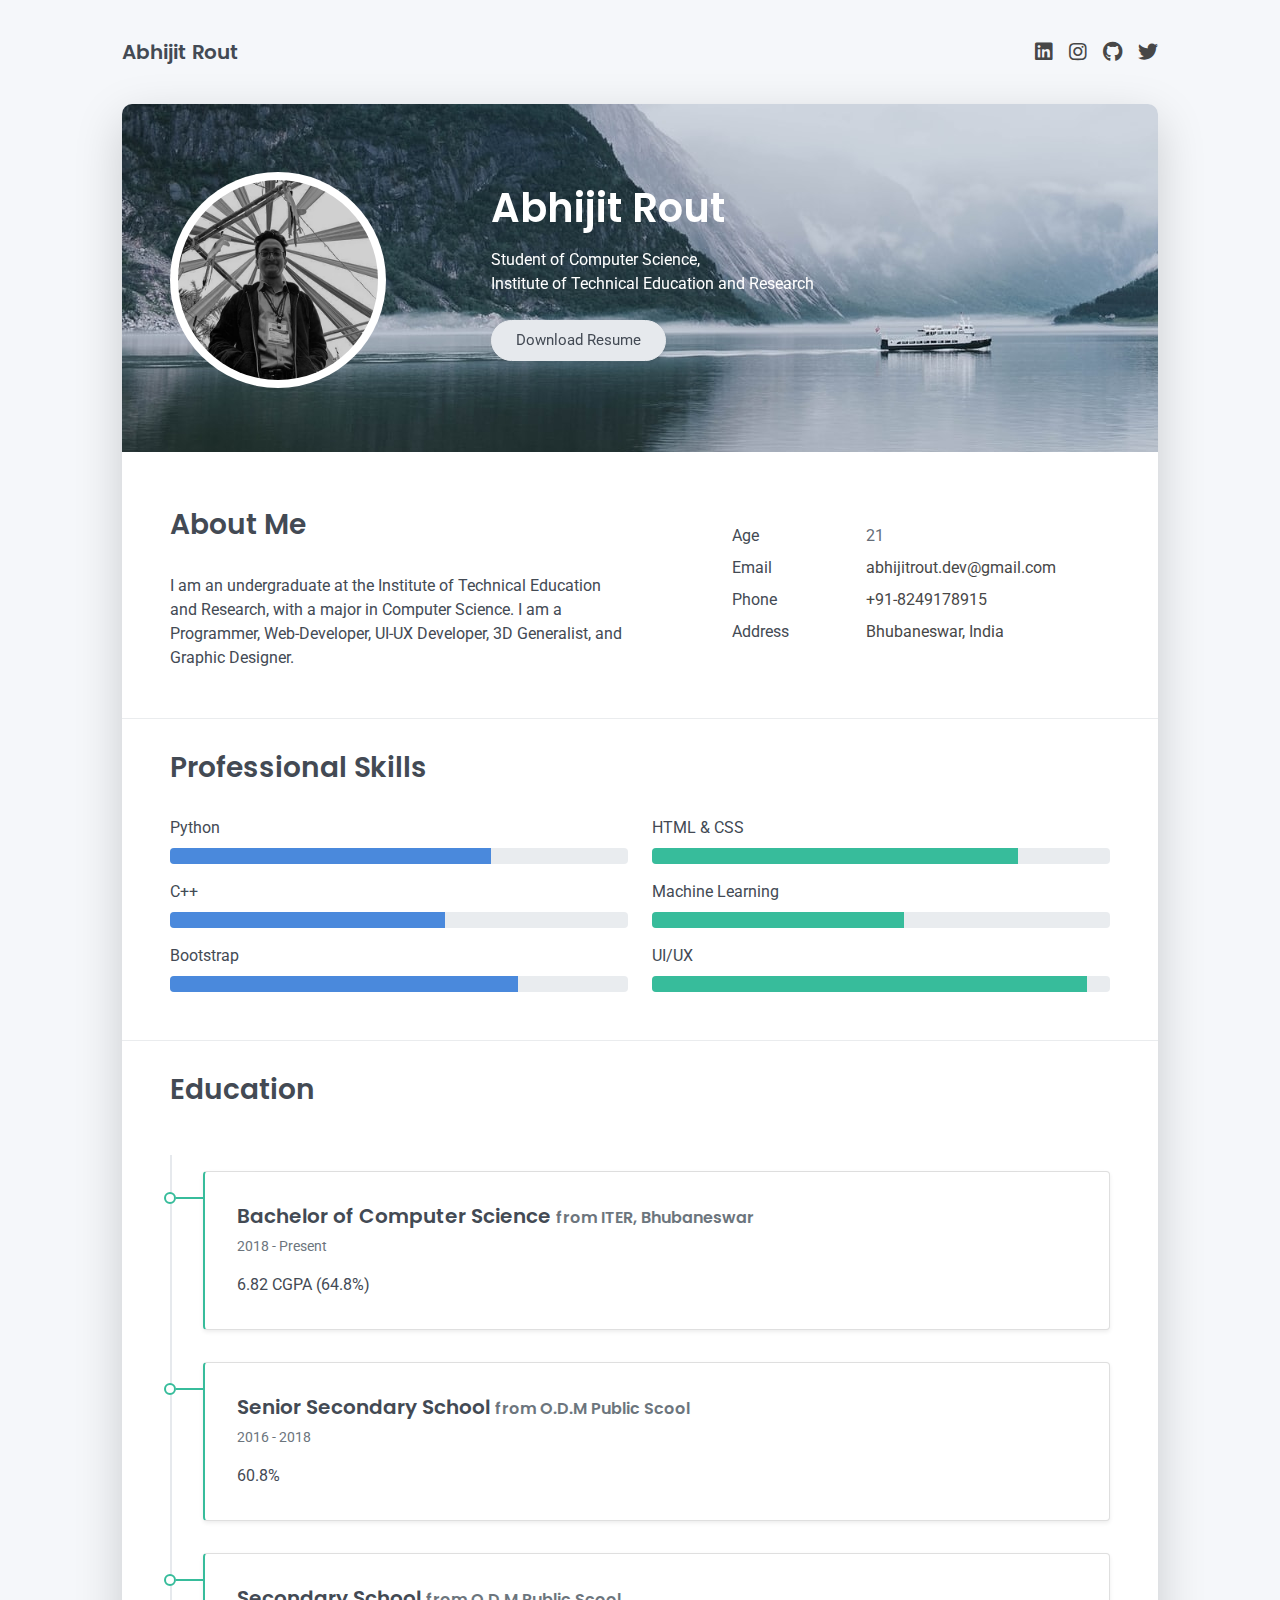
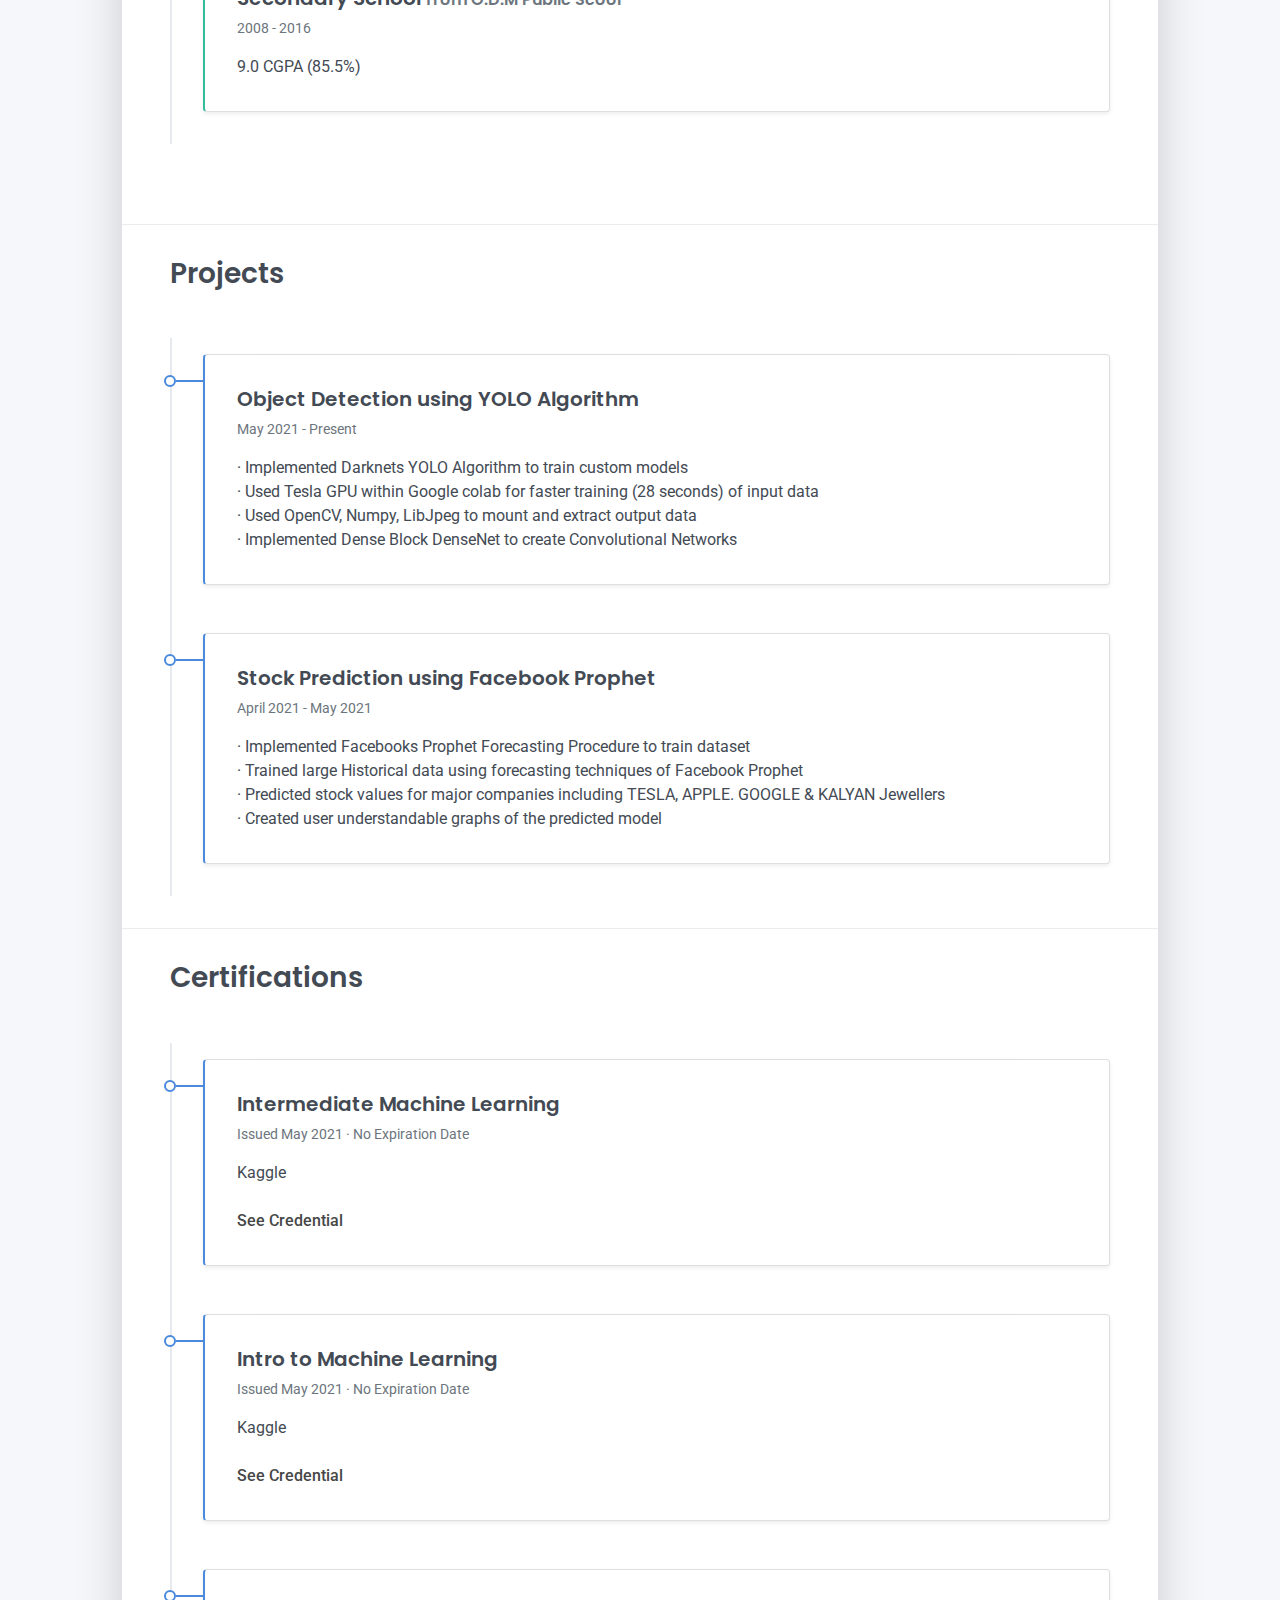
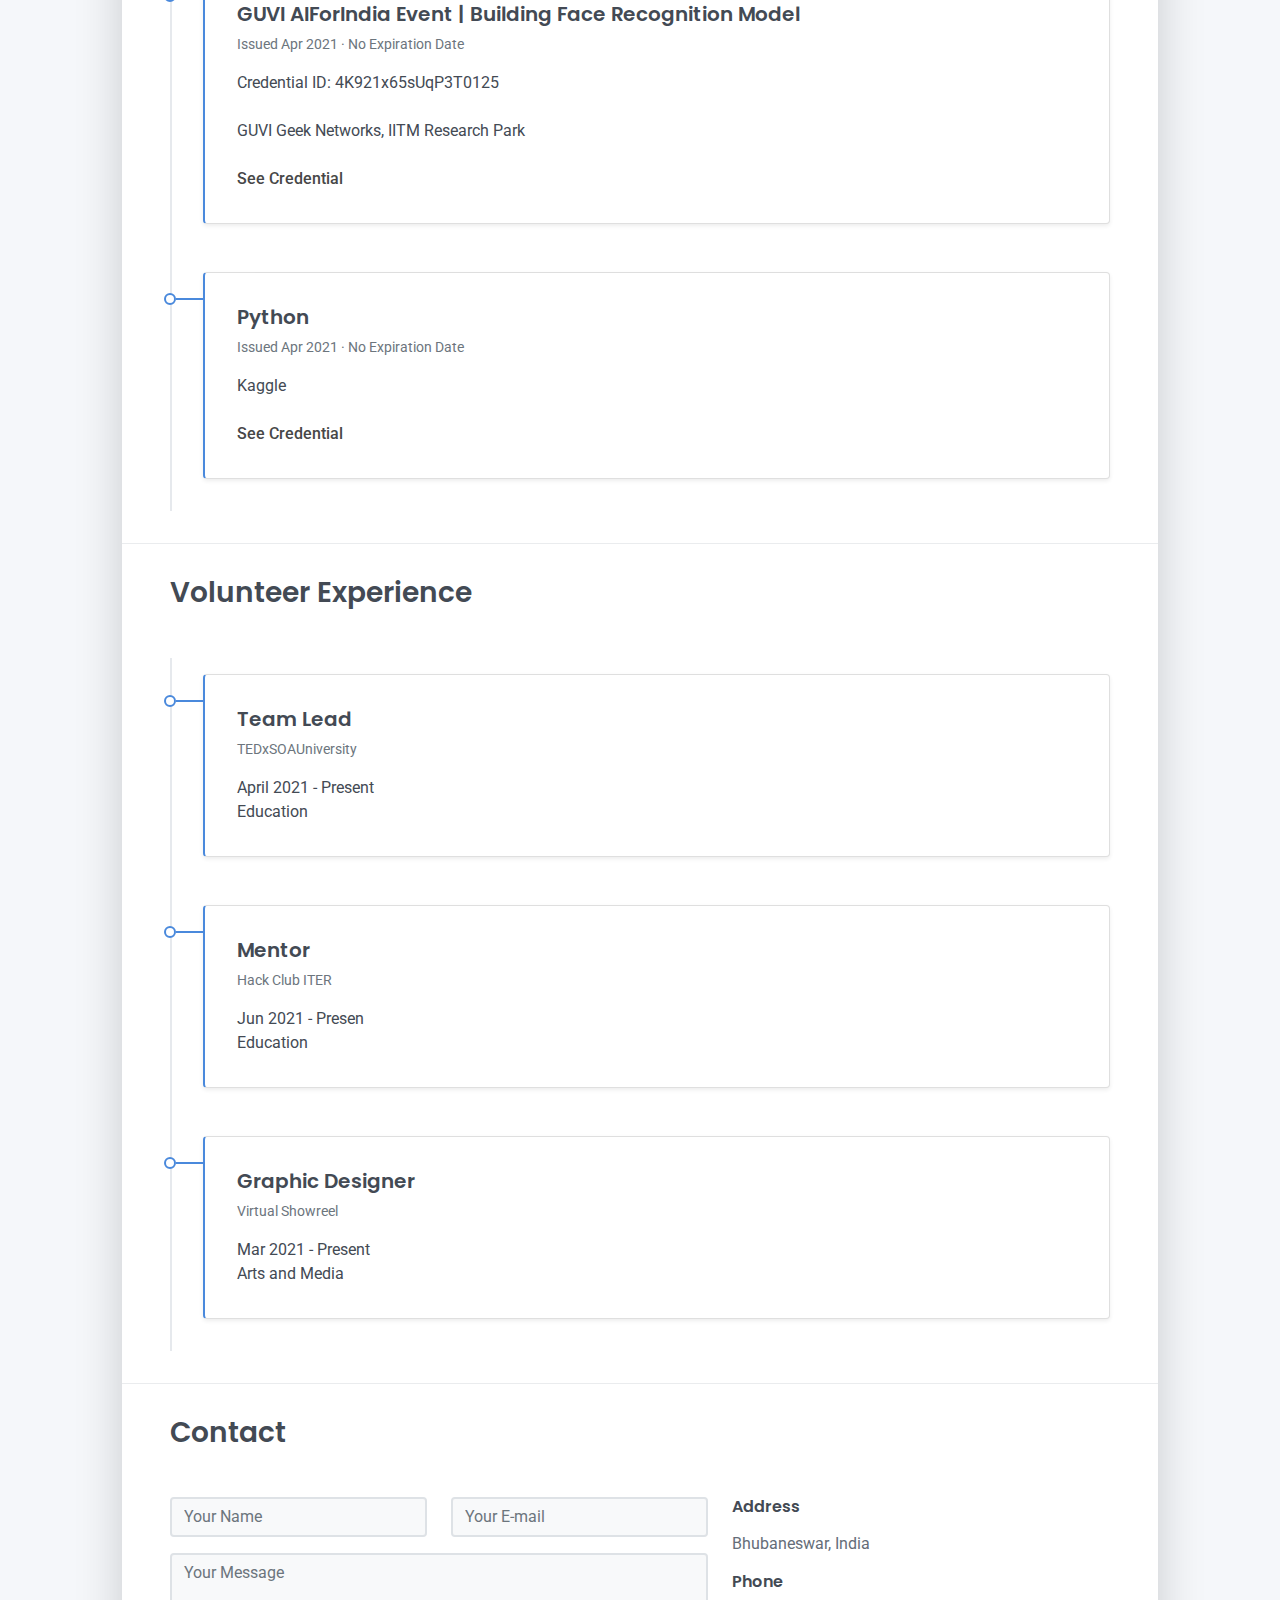
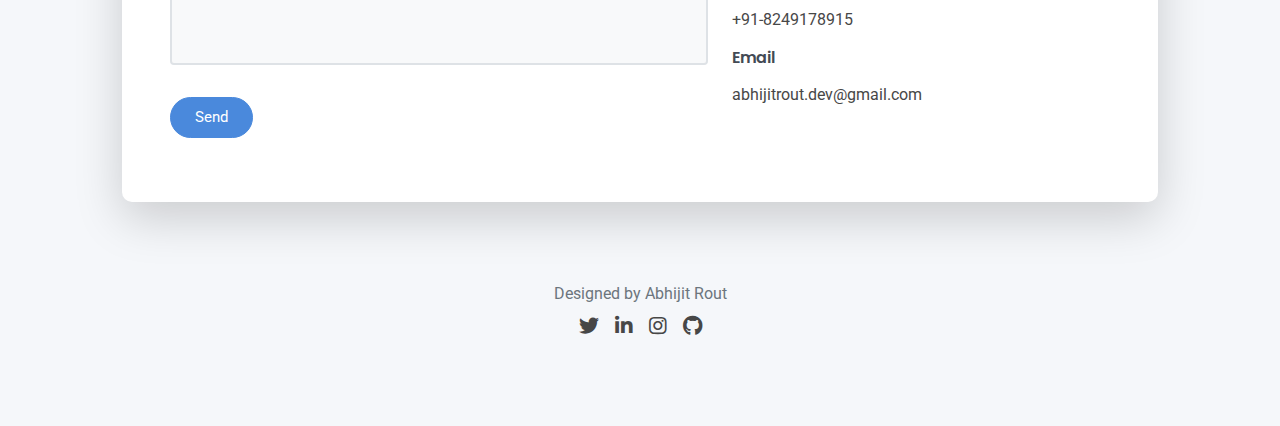
==== commit e6ccd3c7: "issued a compressed image" ====
--- a/index.html
+++ b/index.html
@@ -65,7 +65,7 @@
           <div class="row">
 
             <div class="col-lg-4 col-md-5 pb-lg-5">
-              <div class="avatar bg-white p-1"><img src="images/avatar.png" width="200" height="200" /></div>
+              <div class="avatar bg-white p-1"><img src="images/avatar.jpg" width="200" height="200" /></div>
             </div>
 
             <div class="col-lg-8 col-md-7 text-center text-md-start">
@@ -366,6 +366,7 @@
                     <textarea class="form-control" style="resize: none;" id="message" name="message" rows="4"
                       placeholder="Your Message" required></textarea>
                   </div>
+                  <div data-netlify-recaptcha="true"></div>
                   <button class="btn btn-primary mt-2" type="submit">Send</button>
                 </form>
               </div>
